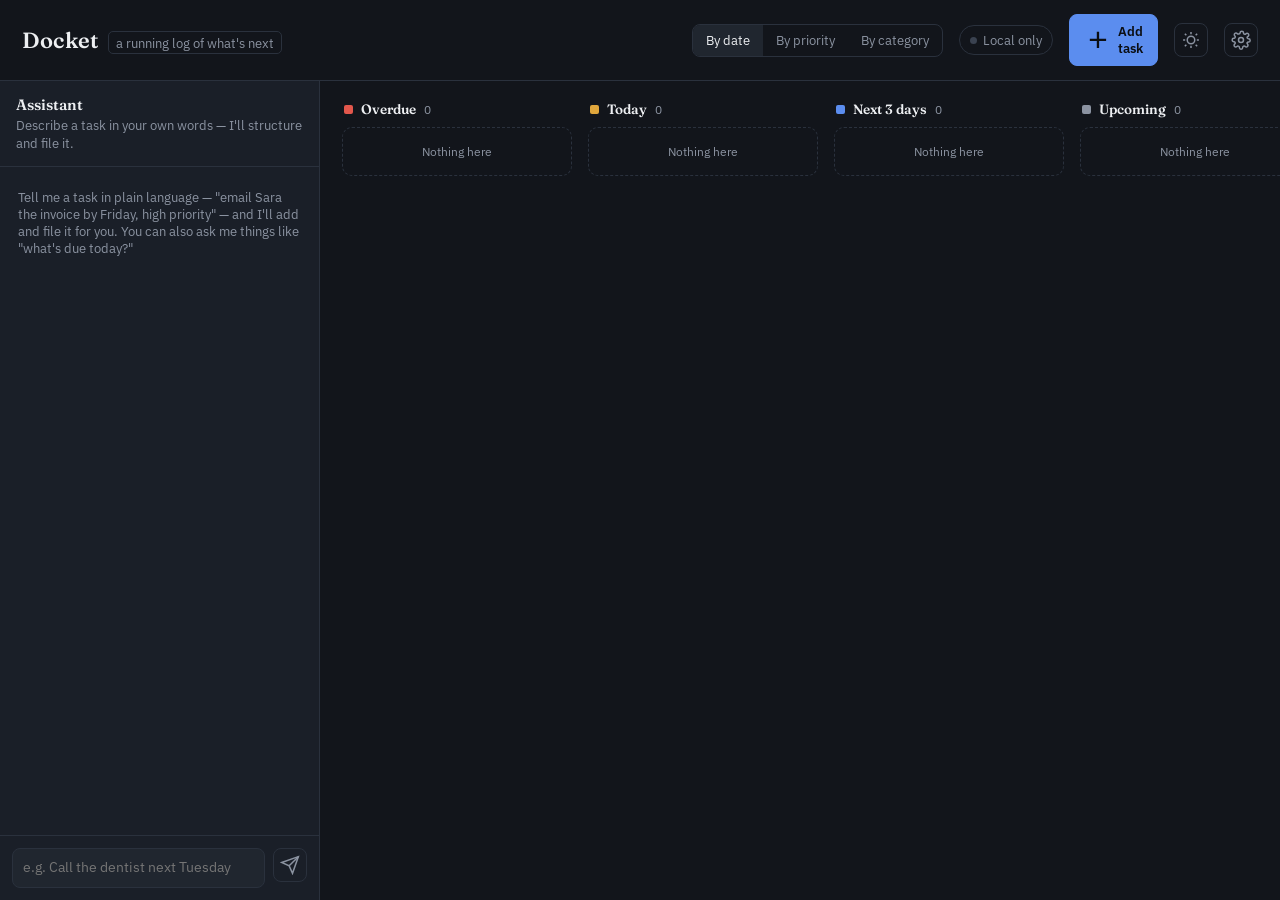
==== index.html @ e6149f22 "Add files via upload" ====
<!DOCTYPE html>
<html lang="en">
<head>
<meta charset="UTF-8">
<meta name="viewport" content="width=device-width, initial-scale=1.0">
<title>Docket</title>
<link rel="icon" type="image/svg+xml" href="data:image/svg+xml,%3Csvg xmlns='http://www.w3.org/2000/svg' viewBox='0 0 64 64'%3E%3Crect width='64' height='64' rx='14' fill='%23191E27'/%3E%3Crect x='16' y='14' width='32' height='36' rx='3' fill='none' stroke='%235B8DEF' stroke-width='3'/%3E%3Cpath d='M23 28l6 6 12-13' fill='none' stroke='%23E0A63C' stroke-width='4' stroke-linecap='round' stroke-linejoin='round'/%3E%3Cline x1='22' y1='42' x2='36' y2='42' stroke='%238B93A1' stroke-width='3' stroke-linecap='round'/%3E%3C/svg%3E">
<link rel="preconnect" href="https://fonts.googleapis.com">
<link href="https://fonts.googleapis.com/css2?family=Fraunces:opsz,wght@9..144,400;9..144,500;9..144,600&family=IBM+Plex+Sans:wght@400;500;600&display=swap" rel="stylesheet">
<style>
  :root{
    --bg: #12151B;
    --surface: #1A1F28;
    --surface-2: #20262F;
    --border: #2A313D;
    --border-strong: #3A4250;
    --text: #EDEFF2;
    --muted: #8B93A1;
    --accent: #5B8DEF;
    --accent-dim: rgba(91,141,239,.15);
    --danger: #E2574C;
    --danger-dim: rgba(226,87,76,.15);
    --warn: #E0A63C;
    --warn-dim: rgba(224,166,60,.15);
    --good: #4FA97C;
    --good-dim: rgba(79,169,124,.15);
  }
  body[data-theme="light"]{
    --bg: #F6F4EF;
    --surface: #FFFFFF;
    --surface-2: #F0EDE5;
    --border: #E1DDD1;
    --border-strong: #CBC5B4;
    --text: #23261F;
    --muted: #6E6A5E;
    --accent: #3E6FD9;
    --accent-dim: rgba(62,111,217,.12);
    --danger: #C1443A;
    --danger-dim: rgba(193,68,58,.10);
    --warn: #A97417;
    --warn-dim: rgba(169,116,23,.12);
    --good: #2E8259;
    --good-dim: rgba(46,130,89,.12);
  }
  body[data-theme="light"] .code-block{background:#F0EDE5;color:#2A4A8F;}
  body[data-theme="light"] .btn.primary{color:#FFFFFF;}
  body[data-theme="light"] .check.done svg{stroke:#FFFFFF;}
  *{box-sizing:border-box;}
  html,body{margin:0;padding:0;height:100%;}
  body{
    background:var(--bg);
    color:var(--text);
    font-family:'IBM Plex Sans', sans-serif;
    font-size:14px;
    -webkit-font-smoothing:antialiased;
  }
  h1,h2,h3,.serif{font-family:'Fraunces', serif;}
  button{font-family:inherit;}
  ::selection{background:var(--accent-dim);}
  .app{display:flex;flex-direction:column;height:100vh;overflow:hidden;}

  /* Header */
  .topbar{
    display:flex;align-items:center;gap:16px;
    padding:14px 22px;border-bottom:1px solid var(--border);
    flex-shrink:0;
  }
  .brand{display:flex;align-items:baseline;gap:10px;}
  .brand h1{font-size:22px;font-weight:600;margin:0;letter-spacing:.2px;}
  .brand .tag{color:var(--muted);font-size:12.5px;}
  .topbar .spacer{flex:1;}
  .sync-pill{
    display:flex;align-items:center;gap:6px;font-size:12.5px;color:var(--muted);
    padding:6px 10px;border:1px solid var(--border);border-radius:20px;cursor:pointer;
    background:transparent;
  }
  .sync-pill:hover{border-color:var(--border-strong);}
  .dot{width:7px;height:7px;border-radius:50%;background:var(--border-strong);flex-shrink:0;}
  .dot.on{background:var(--good);box-shadow:0 0 0 3px var(--good-dim);}
  .dot.spin{background:var(--accent);animation:pulse 1s infinite;}
  @keyframes pulse{0%,100%{opacity:1;}50%{opacity:.35;}}

  .view-toggle{display:flex;border:1px solid var(--border);border-radius:8px;overflow:hidden;}
  .view-toggle button{
    background:transparent;border:none;color:var(--muted);padding:7px 13px;font-size:13px;cursor:pointer;
  }
  .view-toggle button.active{background:var(--surface-2);color:var(--text);}

  .btn{
    background:var(--surface-2);border:1px solid var(--border-strong);color:var(--text);
    padding:8px 14px;border-radius:8px;font-size:13px;cursor:pointer;display:flex;align-items:center;gap:6px;
  }
  .btn:hover{border-color:var(--accent);}
  .btn.primary{background:var(--accent);border-color:var(--accent);color:#0B0E13;font-weight:600;}
  .btn.primary:hover{filter:brightness(1.08);}
  .icon-btn{
    background:transparent;border:1px solid var(--border);color:var(--muted);
    width:34px;height:34px;border-radius:8px;display:flex;align-items:center;justify-content:center;cursor:pointer;
  }
  .icon-btn:hover{color:var(--text);border-color:var(--border-strong);}

  /* Main layout */
  .main{flex:1;display:flex;min-height:0;}
  .chat-pane{
    width:320px;flex-shrink:0;border-right:1px solid var(--border);
    display:flex;flex-direction:column;background:var(--surface);
  }
  .chat-head{padding:14px 16px;border-bottom:1px solid var(--border);}
  .chat-head h2{font-size:15px;margin:0 0 3px 0;font-weight:600;}
  .chat-head p{margin:0;color:var(--muted);font-size:12.5px;line-height:1.4;}
  .chat-log{flex:1;overflow-y:auto;padding:14px 16px;display:flex;flex-direction:column;gap:10px;}
  .msg{max-width:100%;font-size:13.5px;line-height:1.5;padding:9px 12px;border-radius:10px;white-space:pre-wrap;}
  .msg.user{background:var(--accent-dim);color:var(--text);align-self:flex-end;border:1px solid rgba(91,141,239,.3);}
  .msg.ai{background:var(--surface-2);border:1px solid var(--border);align-self:flex-start;}
  .msg.ai.error{background:var(--danger-dim);border-color:rgba(226,87,76,.3);}
  .chat-empty{color:var(--muted);font-size:13px;padding:8px 2px;}
  .chat-input{display:flex;gap:8px;padding:12px;border-top:1px solid var(--border);}
  .chat-input textarea{
    flex:1;resize:none;background:var(--surface-2);border:1px solid var(--border);color:var(--text);
    border-radius:8px;padding:9px 10px;font-family:inherit;font-size:13.5px;height:40px;line-height:1.4;
  }
  .chat-input textarea:focus{outline:none;border-color:var(--accent);}
  .chat-input button{flex-shrink:0;}
  .chat-locked{padding:14px 16px;color:var(--muted);font-size:13px;line-height:1.5;}
  .chat-locked a{color:var(--accent);cursor:pointer;}

  .board{flex:1;overflow-y:auto;padding:20px 22px 60px;}
  .columns{display:flex;gap:16px;align-items:flex-start;}
  .col{flex:1;min-width:230px;}
  .col-head{display:flex;align-items:center;gap:8px;margin-bottom:10px;padding-left:2px;}
  .col-head .swatch{width:9px;height:9px;border-radius:2px;flex-shrink:0;}
  .col-head h3{font-size:13.5px;margin:0;font-weight:600;}
  .col-head .count{color:var(--muted);font-size:12px;}
  .col-body{display:flex;flex-direction:column;gap:9px;min-height:40px;}
  .col-empty{
    border:1px dashed var(--border);border-radius:10px;padding:16px 10px;text-align:center;
    color:var(--muted);font-size:12px;
  }

  .card{
    background:var(--surface);border:1px solid var(--border);border-left:3px solid var(--border-strong);
    border-radius:9px;padding:11px 12px;animation:rise .25s ease;
  }
  .card.pr-High{border-left-color:var(--danger);}
  .card.pr-Medium{border-left-color:var(--warn);}
  .card.pr-Low{border-left-color:var(--good);}
  .card.done{opacity:.5;}
  .card.done .card-title{text-decoration:line-through;}
  @keyframes rise{from{opacity:0;transform:translateY(4px);}to{opacity:1;transform:translateY(0);}}
  .card-top{display:flex;align-items:flex-start;gap:8px;}
  .check{
    width:17px;height:17px;border-radius:5px;border:1.5px solid var(--border-strong);flex-shrink:0;margin-top:2px;
    cursor:pointer;display:flex;align-items:center;justify-content:center;
  }
  .check.done{background:var(--good);border-color:var(--good);}
  .check svg{width:11px;height:11px;display:none;}
  .check.done svg{display:block;}
  .card-title{font-size:13.5px;font-weight:500;flex:1;line-height:1.4;}
  .card-desc{color:var(--muted);font-size:12.5px;margin:5px 0 0 25px;line-height:1.4;}
  .card-meta{display:flex;flex-wrap:wrap;gap:5px;margin:9px 0 0 25px;}
  .tag{
    font-size:11px;padding:2.5px 7px;border-radius:5px;border:1px solid var(--border);color:var(--muted);
    display:flex;align-items:center;gap:4px;
  }
  .tag.cat{background:var(--surface-2);}
  .tag.date{border-color:transparent;}
  .tag.date.overdue{background:var(--danger-dim);color:var(--danger);}
  .tag.date.today{background:var(--warn-dim);color:var(--warn);}
  .tag.date.soon{background:var(--accent-dim);color:var(--accent);}
  .tag.date.later{background:var(--surface-2);color:var(--muted);}
  .card-actions{display:flex;gap:4px;margin-left:auto;}
  .card-actions button{
    background:none;border:none;color:var(--muted);cursor:pointer;width:22px;height:22px;
    display:flex;align-items:center;justify-content:center;border-radius:5px;
  }
  .card-actions button:hover{color:var(--text);background:var(--surface-2);}
  .card-actions svg{width:13px;height:13px;}

  /* Modal */
  .overlay{
    position:fixed;inset:0;background:rgba(8,10,14,.65);display:flex;align-items:center;justify-content:center;
    z-index:50;padding:20px;
  }
  .modal{
    background:var(--surface);border:1px solid var(--border-strong);border-radius:14px;
    width:100%;max-width:480px;max-height:88vh;overflow-y:auto;
  }
  .modal.wide{max-width:600px;}
  .modal-head{display:flex;align-items:center;padding:16px 18px;border-bottom:1px solid var(--border);}
  .modal-head h2{font-size:16px;margin:0;flex:1;font-weight:600;}
  .modal-body{padding:18px;display:flex;flex-direction:column;gap:14px;}
  .field label{display:block;font-size:12.5px;color:var(--muted);margin-bottom:5px;}
  .field input, .field select, .field textarea{
    width:100%;background:var(--surface-2);border:1px solid var(--border);color:var(--text);
    border-radius:8px;padding:8px 10px;font-family:inherit;font-size:13.5px;
  }
  .field input:focus, .field select:focus, .field textarea:focus{outline:none;border-color:var(--accent);}
  .row3{display:grid;grid-template-columns:1fr 1fr 1fr;gap:10px;}
  .row2{display:grid;grid-template-columns:1fr 1fr;gap:10px;}
  .modal-foot{display:flex;justify-content:flex-end;gap:8px;padding:14px 18px;border-top:1px solid var(--border);}
  .tabs{display:flex;border-bottom:1px solid var(--border);padding:0 18px;}
  .tab{padding:12px 4px;margin-right:20px;color:var(--muted);font-size:13.5px;cursor:pointer;border-bottom:2px solid transparent;}
  .tab.active{color:var(--text);border-color:var(--accent);}
  .hint{color:var(--muted);font-size:12px;line-height:1.5;}
  .hint a{color:var(--accent);}
  .hint code{background:var(--surface-2);border:1px solid var(--border);border-radius:4px;padding:1px 5px;font-family:'IBM Plex Mono',monospace;font-size:11px;}
  .code-block{
    background:#0D1015;border:1px solid var(--border);border-radius:8px;padding:12px;
    font-family:'IBM Plex Mono',monospace;font-size:11.5px;color:#B7D0FF;white-space:pre;overflow-x:auto;
    max-height:260px;overflow-y:auto;line-height:1.5;
  }
  .steps{margin:0;padding-left:18px;color:var(--muted);font-size:12.5px;line-height:1.7;}
  .status-msg{font-size:12.5px;padding:8px 10px;border-radius:7px;}
  .status-msg.ok{background:var(--good-dim);color:var(--good);}
  .status-msg.err{background:var(--danger-dim);color:var(--danger);}

  @media (max-width:880px){
    .main{flex-direction:column;}
    .chat-pane{width:100%;height:260px;border-right:none;border-bottom:1px solid var(--border);}
    .columns{flex-direction:column;}
    .col{width:100%;}
    .row3{grid-template-columns:1fr 1fr;}
  }
</style>
</head>
<body>
<div class="app" id="app"></div>

<script>
/* ---------------- State ---------------- */
const state = {
  settings: {
    provider: 'gemini',
    geminiKey:'', model:'gemini-3.6-flash', fallbackModels:'gemini-3.5-flash-lite, gemini-3.1-flash-lite',
    groqKey:'', groqModel:'openai/gpt-oss-120b',
    demoUrl:'/.netlify/functions/chat',
    localUrl:'http://localhost:11434/v1/chat/completions', localModel:'llama3.1',
    language: 'auto',
    sheetUrl:'', categories:['Work','Personal','Health','Errands']
  },
  tasks: [],
  view: 'urgency',
  chat: [],
  connected: false,
  syncing: false,
  loaded: false,
  theme: 'dark',
  modal: null,       // 'settings' | 'task'
  settingsTab: 'connect',
  editingTask: null,
  statusMsg: null,
  chatBusy: false
};

/* Works inside Claude artifacts (window.storage) AND on any other static host (localStorage fallback) */
const storage = (window.storage && typeof window.storage.get === 'function') ? window.storage : {
  async get(key){
    const v = localStorage.getItem('docket_'+key);
    if(v === null) throw new Error('not found');
    return { key, value: v };
  },
  async set(key, value){ localStorage.setItem('docket_'+key, value); return { key, value }; },
  async delete(key){ localStorage.removeItem('docket_'+key); return { key, deleted:true }; },
  async list(prefix){
    const keys = Object.keys(localStorage).filter(k => k.startsWith('docket_'+(prefix||''))).map(k => k.replace('docket_',''));
    return { keys };
  }
};

const uid = () => Date.now().toString(36) + Math.random().toString(36).slice(2,7);
const todayStr = () => new Date().toISOString().slice(0,10);

/* ---------------- Storage ---------------- */
async function loadState(){
  try{
    const r = await storage.get('docket:settings');
    if(r && r.value) Object.assign(state.settings, JSON.parse(r.value));
  }catch(e){}
  try{
    const r = await storage.get('docket:tasks');
    if(r && r.value) state.tasks = JSON.parse(r.value);
  }catch(e){}
  try{
    const r = await storage.get('docket:theme');
    if(r && r.value) state.theme = r.value;
  }catch(e){}
  document.body.setAttribute('data-theme', state.theme);
  state.loaded = true;
  render();
  if(state.settings.sheetUrl) syncFromSheet();
}
async function persistSettings(){
  try{ await storage.set('docket:settings', JSON.stringify(state.settings)); }catch(e){}
}
async function persistTasksCache(){
  try{ await storage.set('docket:tasks', JSON.stringify(state.tasks)); }catch(e){}
}

/* ---------------- Sheet sync ---------------- */
function normalizeRow(row){
  return {
    id: String(row.id || uid()),
    title: row.title || 'Untitled',
    description: row.description || '',
    category: row.category || 'Other',
    priority: row.priority || 'Medium',
    status: row.status || 'todo',
    startDate: row.startDate || '',
    dueDate: row.dueDate || '',
    deadline: row.deadline || '',
    createdAt: row.createdAt || new Date().toISOString()
  };
}

async function syncFromSheet(){
  if(!state.settings.sheetUrl) return;
  state.syncing = true; render();
  try{
    const res = await fetch(state.settings.sheetUrl, { method:'GET' });
    if(!res.ok) throw new Error('bad response');
    const data = await res.json();
    if(Array.isArray(data)){
      state.tasks = data.map(normalizeRow);
      state.connected = true;
      persistTasksCache();
    }
  }catch(e){
    state.connected = false;
  }
  state.syncing = false; render();
}

async function sheetCall(payload){
  if(!state.settings.sheetUrl) return;
  try{
    await fetch(state.settings.sheetUrl, {
      method:'POST',
      headers:{ 'Content-Type':'text/plain;charset=utf-8' },
      body: JSON.stringify(payload)
    });
    state.connected = true;
  }catch(e){
    state.connected = false;
  }
  render();
}

/* ---------------- Task CRUD ---------------- */
function learnCategory(cat){
  if(!cat) return;
  const exists = state.settings.categories.some(c => c.toLowerCase() === cat.toLowerCase());
  if(!exists){
    state.settings.categories.push(cat);
    persistSettings();
  }
}

async function addTask(partial){
  const task = normalizeRow(Object.assign({ id: uid(), createdAt: new Date().toISOString() }, partial));
  learnCategory(task.category);
  state.tasks.unshift(task);
  render();
  persistTasksCache();
  sheetCall({ action:'add', task });
  return task;
}
async function updateTask(task){
  learnCategory(task.category);
  const i = state.tasks.findIndex(t => t.id === task.id);
  if(i>-1) state.tasks[i] = task;
  render();
  persistTasksCache();
  sheetCall({ action:'update', task });
}
async function deleteTask(id){
  state.tasks = state.tasks.filter(t => t.id !== id);
  render();
  persistTasksCache();
  sheetCall({ action:'delete', id });
}
function toggleDone(id){
  const t = state.tasks.find(x => x.id === id);
  if(!t) return;
  t.status = t.status === 'done' ? 'todo' : 'done';
  updateTask(t);
}

/* ---------------- Urgency / grouping ---------------- */
function urgencyOf(task){
  if(task.status === 'done') return 'done';
  const critical = task.deadline || task.dueDate || task.startDate;
  if(!critical) return 'none';
  const today = todayStr();
  if(critical < today) return 'overdue';
  if(critical === today) return 'today';
  const diff = Math.ceil((new Date(critical) - new Date(today)) / 86400000);
  if(diff <= 3) return 'soon';
  return 'later';
}
const URGENCY_COLS = [
  {key:'overdue', label:'Overdue', color:'var(--danger)'},
  {key:'today', label:'Today', color:'var(--warn)'},
  {key:'soon', label:'Next 3 days', color:'var(--accent)'},
  {key:'later', label:'Upcoming', color:'var(--muted)'},
  {key:'none', label:'No date', color:'var(--border-strong)'},
];
const PRIORITY_COLS = [
  {key:'High', label:'High priority', color:'var(--danger)'},
  {key:'Medium', label:'Medium priority', color:'var(--warn)'},
  {key:'Low', label:'Low priority', color:'var(--good)'},
];
const CATEGORY_PALETTE = ['#5B8DEF','#E0A63C','#4FA97C','#C77DFF','#4FC1E9','#E2574C','#F2A65A','#7FD8A6'];
function categoryColor(cat){
  const idx = state.settings.categories.indexOf(cat);
  return CATEGORY_PALETTE[(idx < 0 ? 0 : idx) % CATEGORY_PALETTE.length];
}

function sortKey(t){
  return t.deadline || t.dueDate || t.startDate || '9999-99-99';
}

function groupTasks(){
  const active = state.tasks.filter(t => t.status !== 'done').sort((a,b)=> sortKey(a) < sortKey(b) ? -1 : 1);
  const done = state.tasks.filter(t => t.status === 'done');
  const groups = {};
  if(state.view === 'urgency'){
    URGENCY_COLS.forEach(c => groups[c.key] = []);
    active.forEach(t => groups[urgencyOf(t)].push(t));
    groups.done = done;
    return { cols: URGENCY_COLS.concat([{key:'done', label:'Done', color:'var(--good)'}]), groups };
  } else if(state.view === 'category'){
    const cats = Array.from(new Set(active.map(t => t.category))).sort();
    const cols = cats.map(c => ({ key:c, label:c, color:categoryColor(c) }));
    cats.forEach(c => groups[c] = []);
    active.forEach(t => groups[t.category].push(t));
    groups.done = done;
    return { cols: cols.concat([{key:'done', label:'Done', color:'var(--good)'}]), groups };
  } else {
    PRIORITY_COLS.forEach(c => groups[c.key] = []);
    active.forEach(t => (groups[t.priority] || (groups[t.priority]=[])).push(t));
    groups.done = done;
    return { cols: PRIORITY_COLS.concat([{key:'done', label:'Done', color:'var(--good)'}]), groups };
  }
}

/* ---------------- Local fallback parser (no AI) ---------------- */
function quickParseTask(text){
  const t = text.trim();
  const lower = t.toLowerCase();
  const today = new Date();
  const fmt = (d) => d.toISOString().slice(0,10);
  let dueDate = '';

  const days = ['sunday','monday','tuesday','wednesday','thursday','friday','saturday'];
  const inDays = lower.match(/in (\d+) days?/);
  const nextDay = lower.match(/next (sunday|monday|tuesday|wednesday|thursday|friday|saturday)/);
  const isoDate = lower.match(/\b(\d{4}-\d{2}-\d{2})\b/);

  if(lower.includes('today')){
    dueDate = fmt(today);
  } else if(lower.includes('tomorrow')){
    const d = new Date(today); d.setDate(d.getDate()+1); dueDate = fmt(d);
  } else if(isoDate){
    dueDate = isoDate[1];
  } else if(inDays){
    const d = new Date(today); d.setDate(d.getDate()+parseInt(inDays[1],10)); dueDate = fmt(d);
  } else if(nextDay){
    const target = days.indexOf(nextDay[1]);
    const d = new Date(today);
    let diff = (target - d.getDay() + 7) % 7; if(diff === 0) diff = 7;
    d.setDate(d.getDate()+diff); dueDate = fmt(d);
  } else {
    const bareDay = days.find(dy => lower.includes(dy));
    if(bareDay){
      const target = days.indexOf(bareDay);
      const d = new Date(today);
      let diff = (target - d.getDay() + 7) % 7; if(diff === 0) diff = 7;
      d.setDate(d.getDate()+diff); dueDate = fmt(d);
    }
  }

  let priority = 'Medium';
  if(/urgent|asap|high priority|important|critical/i.test(t)) priority = 'High';
  else if(/low priority|whenever|no rush|someday/i.test(t)) priority = 'Low';

  const category = state.settings.categories.find(c => lower.includes(c.toLowerCase())) || state.settings.categories[0] || 'Other';

  return {
    title: t.length > 90 ? t.slice(0,90) + '…' : t,
    description: 'Added without AI assistance — please review the details.',
    category, priority, startDate:'', dueDate, deadline:''
  };
}

/* ---------------- Gemini ---------------- */
function buildSystemPrompt(){
  const cats = state.settings.categories.join(', ');
  const openTasks = state.tasks.filter(t=>t.status!=='done').slice(0,25)
    .map(t => `- [${t.id}] "${t.title}" priority:${t.priority} category:${t.category} start:${t.startDate||'-'} due:${t.dueDate||'-'} deadline:${t.deadline||'-'}`)
    .join('\n') || '(none)';
  const langLine = state.settings.language === 'bg'
    ? 'Always write "reply", and the task\'s "title"/"description", in Bulgarian — even if the user writes in another language.'
    : state.settings.language === 'en'
    ? 'Always write "reply", and the task\'s "title"/"description", in English — even if the user writes in another language.'
    : 'Write "reply", and the task\'s "title"/"description", in the same language the user\'s message is written in.';
  return `You are the assistant inside a to-do app called Docket. Today's date is ${todayStr()} (${new Date().toLocaleDateString('en-US',{weekday:'long'})}).
Existing categories: ${cats}. You may reuse one or invent a short new one if nothing fits (write new category names in the same language rule below).
${langLine}
Current open tasks:
${openTasks}

The user will send one message. Decide whether it describes a NEW TASK to capture, or is a QUESTION/comment about existing tasks, or general chat.

Respond with ONLY a JSON object, no markdown fences, matching exactly this shape:
{
  "action": "add_task" | "none",
  "task": {
    "title": string,
    "description": string,
    "category": string,
    "priority": "High" | "Medium" | "Low",
    "startDate": "YYYY-MM-DD" or "",
    "dueDate": "YYYY-MM-DD" or "",
    "deadline": "YYYY-MM-DD" or ""
  },
  "reply": string
}
Rules: use action "add_task" only when the user is asking you to capture/add/remember a task. Resolve relative dates ("tomorrow", "next friday", "in 2 weeks") into real dates using today's date above. Infer priority from urgency language (ASAP/urgent -> High) or the presence of a deadline, default to "Medium" if unclear. If no dates are mentioned leave date fields as "". Omit the "task" key entirely (or leave it empty) when action is "none". Keep "reply" short, warm, and specific (one or two sentences), written to the user directly.`;
}

/* ---------------- AI providers ---------------- */
function extractJson(raw){
  try{ return JSON.parse(raw); }catch(e){}
  const match = raw.match(/\{[\s\S]*\}/);
  if(match){ try{ return JSON.parse(match[0]); }catch(e){} }
  return { action:'none', reply: raw };
}

async function callGemini(model, systemPrompt, userText){
  const url = `https://generativelanguage.googleapis.com/v1beta/models/${encodeURIComponent(model)}:generateContent?key=${encodeURIComponent(state.settings.geminiKey)}`;
  const body = {
    contents: [{ role:'user', parts:[{ text: systemPrompt + '\n\nUser message: ' + userText }] }],
    generationConfig: { responseMimeType: 'application/json' }
  };
  const res = await fetch(url, { method:'POST', headers:{'Content-Type':'application/json'}, body: JSON.stringify(body) });
  const data = await res.json();
  if(data.error) throw new Error(data.error.message || 'Gemini error');
  const raw = data.candidates?.[0]?.content?.parts?.[0]?.text || '{}';
  return extractJson(raw);
}

async function callOpenAiCompatible(baseUrl, apiKey, model, systemPrompt, userText){
  const headers = { 'Content-Type':'application/json' };
  if(apiKey) headers['Authorization'] = 'Bearer ' + apiKey;
  const body = {
    model,
    messages: [
      { role:'system', content: systemPrompt },
      { role:'user', content: userText }
    ],
    response_format: { type: 'json_object' }
  };
  let res;
  try{
    res = await fetch(baseUrl, { method:'POST', headers, body: JSON.stringify(body) });
  }catch(e){
    throw new Error('Could not reach ' + baseUrl + ' — is it running and reachable from this browser?');
  }
  const contentType = res.headers.get('content-type') || '';
  if(!contentType.includes('json')){
    throw new Error(`${baseUrl} did not return JSON (status ${res.status}) — the endpoint likely isn't deployed there yet.`);
  }
  const data = await res.json();
  if(data.error) throw new Error(data.error.message || (typeof data.error === 'string' ? data.error : 'Request failed'));
  const raw = data.choices?.[0]?.message?.content || '{}';
  return extractJson(raw);
}

/* Returns [{label, run: () => Promise<parsed>}] — the ordered chain to try for the current provider */
function buildProviderChain(systemPrompt, userText){
  const s = state.settings;
  if(s.provider === 'groq'){
    return [{ label: s.groqModel, run: () => callOpenAiCompatible('https://api.groq.com/openai/v1/chat/completions', s.groqKey, s.groqModel, systemPrompt, userText) }];
  }
  if(s.provider === 'local'){
    return [{ label: s.localModel, run: () => callOpenAiCompatible(s.localUrl, '', s.localModel, systemPrompt, userText) }];
  }
  if(s.provider === 'demo'){
    return [{ label: 'demo', run: () => callOpenAiCompatible(s.demoUrl, '', 'server-side', systemPrompt, userText) }];
  }
  // gemini (default): primary + fallback models
  const models = [s.model].concat((s.fallbackModels || '').split(',').map(x=>x.trim()).filter(Boolean));
  return models.map(model => ({ label: model, run: () => callGemini(model, systemPrompt, userText) }));
}

async function sendChat(text){
  if(!text.trim()) return;
  const s = state.settings;
  const providerReady = s.provider === 'gemini' ? !!s.geminiKey : s.provider === 'groq' ? !!s.groqKey : s.provider === 'demo' ? !!s.demoUrl : !!s.localUrl;
  if(!providerReady){
    state.chat.push({role:'user', text});
    state.chat.push({role:'ai', error:true, text:'Set up your AI provider in Settings first, then I can help.'});
    render();
    return;
  }
  state.chat.push({role:'user', text});
  state.chatBusy = true;
  render();

  const sleep = (ms) => new Promise(r => setTimeout(r, ms));
  const isOverload = (msg) => /overload|high demand|unavailable|503|429/i.test(msg || '');
  const systemPrompt = buildSystemPrompt();
  const chain = buildProviderChain(systemPrompt, text);

  let lastErr = null, succeeded = false;
  for(let i = 0; i < chain.length && !succeeded; i++){
    for(let attempt = 0; attempt < 2; attempt++){
      try{
        if(attempt > 0 || i > 0){
          state.chat.push({role:'ai', text: `Busy — trying ${chain[i].label}…`, transient:true});
          render();
          await sleep(600 * (attempt+1));
        }
        const parsed = await chain[i].run();
        state.chat = state.chat.filter(m => !m.transient);
        if(parsed.action === 'add_task' && parsed.task && parsed.task.title){
          await addTask(parsed.task);
        }
        state.chat.push({role:'ai', text: parsed.reply || 'Done.'});
        succeeded = true;
        lastErr = null;
        break;
      }catch(e){
        lastErr = e;
        if(!isOverload(e.message)) break;
      }
    }
  }
  state.chat = state.chat.filter(m => !m.transient);

  if(!succeeded){
    if(lastErr && isOverload(lastErr.message)){
      const task = quickParseTask(text);
      await addTask(task);
      state.chat.push({role:'ai', text: `Every model I tried is busy, so I added "${task.title}" with a quick local parse instead — worth double-checking its details.`});
    } else if(lastErr){
      state.chat.push({role:'ai', error:true, text: 'Could not reach the AI (' + lastErr.message + '). Check your provider settings.'});
    }
  }
  state.chatBusy = false;
  render();
}

/* ---------------- Rendering ---------------- */
const el = document.getElementById('app');

function icon(name){
  const icons = {
    settings:'<svg viewBox="0 0 24 24" fill="none" stroke="currentColor" stroke-width="1.8"><path d="M12 15a3 3 0 100-6 3 3 0 000 6z"/><path d="M19.4 15a1.65 1.65 0 00.33 1.82l.06.06a2 2 0 11-2.83 2.83l-.06-.06a1.65 1.65 0 00-1.82-.33 1.65 1.65 0 00-1 1.51V21a2 2 0 11-4 0v-.09A1.65 1.65 0 009 19.4a1.65 1.65 0 00-1.82.33l-.06.06a2 2 0 11-2.83-2.83l.06-.06A1.65 1.65 0 005 15a1.65 1.65 0 00-1.51-1H3.4a2 2 0 010-4h.09A1.65 1.65 0 005 9a1.65 1.65 0 00-.33-1.82l-.06-.06A2 2 0 117.44 4.3l.06.06A1.65 1.65 0 009.3 4.7 1.65 1.65 0 0011 3.4V3.4a2 2 0 014 0v.09a1.65 1.65 0 001 1.51 1.65 1.65 0 001.82-.33l.06-.06a2 2 0 112.83 2.83l-.06.06A1.65 1.65 0 0019.3 9c.13.44.4.83.76 1.09.28.2.6.32.94.36H21a2 2 0 010 4h-.09a1.65 1.65 0 00-1.51 1z"/></svg>',
    sync:'<svg viewBox="0 0 24 24" fill="none" stroke="currentColor" stroke-width="1.8"><path d="M21 12a9 9 0 11-3-6.7"/><path d="M21 3v6h-6"/></svg>',
    check:'<svg viewBox="0 0 24 24" fill="none" stroke="#0B0E13" stroke-width="3"><path d="M4 12l5 5L20 6"/></svg>',
    edit:'<svg viewBox="0 0 24 24" fill="none" stroke="currentColor" stroke-width="1.8"><path d="M12 20h9"/><path d="M16.5 3.5a2.1 2.1 0 013 3L7 19l-4 1 1-4z"/></svg>',
    trash:'<svg viewBox="0 0 24 24" fill="none" stroke="currentColor" stroke-width="1.8"><path d="M3 6h18"/><path d="M8 6V4h8v2"/><path d="M6 6l1 14h10l1-14"/></svg>',
    send:'<svg viewBox="0 0 24 24" fill="none" stroke="currentColor" stroke-width="1.8"><path d="M22 2L11 13"/><path d="M22 2l-7 20-4-9-9-4z"/></svg>',
    plus:'<svg viewBox="0 0 24 24" fill="none" stroke="currentColor" stroke-width="2"><path d="M12 5v14M5 12h14"/></svg>',
    sun:'<svg viewBox="0 0 24 24" fill="none" stroke="currentColor" stroke-width="1.8"><circle cx="12" cy="12" r="4.5"/><path d="M12 2.5v2.5M12 19v2.5M4.6 4.6l1.8 1.8M17.6 17.6l1.8 1.8M2.5 12H5M19 12h2.5M4.6 19.4l1.8-1.8M17.6 6.4l1.8-1.8"/></svg>',
    moon:'<svg viewBox="0 0 24 24" fill="none" stroke="currentColor" stroke-width="1.8"><path d="M20 14.5A8.5 8.5 0 019.5 4 8.5 8.5 0 1020 14.5z"/></svg>'
  };
  return icons[name] || '';
}

function esc(s){
  return String(s==null?'':s).replace(/[&<>"']/g, c => ({'&':'&amp;','<':'&lt;','>':'&gt;','"':'&quot;',"'":'&#39;'}[c]));
}

function dateTag(label, val, cls){
  if(!val) return '';
  return `<span class="tag date ${cls}">${label} ${esc(val)}</span>`;
}

function renderCard(t){
  const urg = urgencyOf(t);
  const urgCls = urg==='overdue'?'overdue':urg==='today'?'today':urg==='soon'?'soon':'later';
  const done = t.status === 'done';
  return `
  <div class="card pr-${esc(t.priority)} ${done?'done':''}" data-id="${t.id}">
    <div class="card-top">
      <div class="check ${done?'done':''}" data-action="toggle" data-id="${t.id}">${icon('check')}</div>
      <div class="card-title">${esc(t.title)}</div>
      <div class="card-actions">
        <button data-action="edit" data-id="${t.id}" title="Edit">${icon('edit')}</button>
        <button data-action="delete" data-id="${t.id}" title="Delete">${icon('trash')}</button>
      </div>
    </div>
    ${t.description ? `<div class="card-desc">${esc(t.description)}</div>` : ''}
    <div class="card-meta">
      <span class="tag cat">${esc(t.category)}</span>
      ${dateTag('Start', t.startDate, 'later')}
      ${dateTag('Due', t.dueDate, urgCls)}
      ${dateTag('Deadline', t.deadline, urgCls)}
    </div>
  </div>`;
}

function renderBoard(){
  const { cols, groups } = groupTasks();
  return `<div class="columns">
    ${cols.map(c => `
      <div class="col">
        <div class="col-head">
          <span class="swatch" style="background:${c.color}"></span>
          <h3>${c.label}</h3>
          <span class="count">${groups[c.key].length}</span>
        </div>
        <div class="col-body">
          ${groups[c.key].length ? groups[c.key].map(renderCard).join('') : `<div class="col-empty">Nothing here</div>`}
        </div>
      </div>`).join('')}
  </div>`;
}

function renderChat(){
  if(state.chat.length === 0){
    return `<div class="chat-empty">Tell me a task in plain language — "email Sara the invoice by Friday, high priority" — and I'll add and file it for you. You can also ask me things like "what's due today?"</div>`;
  }
  return state.chat.map(m => `<div class="msg ${m.role} ${m.error?'error':''}">${esc(m.text)}</div>`).join('');
}

function renderSettingsModal(){
  const s = state.settings;
  const tab = state.settingsTab;
  const appsScript = `function doGet(e) {
  var sheet = getSheet_();
  var data = sheet.getDataRange().getValues();
  var headers = data[0];
  var rows = data.slice(1).map(function(row){
    var obj = {};
    headers.forEach(function(h,i){ obj[h] = row[i]; });
    return obj;
  });
  return ContentService.createTextOutput(JSON.stringify(rows))
    .setMimeType(ContentService.MimeType.JSON);
}

function doPost(e) {
  var body = JSON.parse(e.postData.contents);
  var sheet = getSheet_();
  var headers = sheet.getDataRange().getValues()[0];

  if (body.action === 'add') {
    var row = headers.map(function(h){ return body.task[h] !== undefined ? body.task[h] : ''; });
    sheet.appendRow(row);
  } else if (body.action === 'update') {
    var data = sheet.getDataRange().getValues();
    for (var i = 1; i < data.length; i++) {
      if (String(data[i][0]) === String(body.task.id)) {
        var row = headers.map(function(h){ return body.task[h] !== undefined ? body.task[h] : ''; });
        sheet.getRange(i+1, 1, 1, row.length).setValues([row]);
        break;
      }
    }
  } else if (body.action === 'delete') {
    var data = sheet.getDataRange().getValues();
    for (var i = 1; i < data.length; i++) {
      if (String(data[i][0]) === String(body.id)) {
        sheet.deleteRow(i+1);
        break;
      }
    }
  }
  return ContentService.createTextOutput(JSON.stringify({success:true}))
    .setMimeType(ContentService.MimeType.JSON);
}

function getSheet_() {
  var ss = SpreadsheetApp.getActiveSpreadsheet();
  var sheet = ss.getSheetByName('Tasks');
  if (!sheet) {
    sheet = ss.insertSheet('Tasks');
    sheet.appendRow(['id','title','description','category','priority','status','startDate','dueDate','deadline','createdAt']);
  }
  return sheet;
}`;

  return `
  <div class="overlay" id="overlay-settings">
    <div class="modal wide">
      <div class="modal-head"><h2>Settings</h2><button class="icon-btn" data-action="close-modal">&times;</button></div>
      <div class="tabs">
        <div class="tab ${tab==='connect'?'active':''}" data-action="settings-tab" data-tab="connect">Connect</div>
        <div class="tab ${tab==='sheet'?'active':''}" data-action="settings-tab" data-tab="sheet">Sheet setup</div>
      </div>
      <div class="modal-body">
        ${tab === 'connect' ? `
          <div class="field">
            <label>AI provider</label>
            <select id="in-provider">
              <option value="gemini" ${s.provider==='gemini'?'selected':''}>Gemini (Google, cloud)</option>
              <option value="groq" ${s.provider==='groq'?'selected':''}>Groq (free, cloud, fast)</option>
              <option value="demo" ${s.provider==='demo'?'selected':''}>Demo (shared, no key needed — for guests)</option>
              <option value="local" ${s.provider==='local'?'selected':''}>Local model (Ollama / LM Studio, on this device)</option>
            </select>
          </div>
          ${s.provider === 'gemini' ? `
          <div class="field">
            <label>Gemini API key</label>
            <input type="password" id="in-gemini-key" value="${esc(s.geminiKey)}" placeholder="Paste your Gemini API key">
            <div class="hint">Get one free at <a href="https://aistudio.google.com/apikey" target="_blank">aistudio.google.com/apikey</a>. Stored only on this device.</div>
          </div>
          <div class="field">
            <label>Gemini model</label>
            <input type="text" id="in-gemini-model" value="${esc(s.model)}" placeholder="gemini-3.6-flash">
          </div>
          <div class="field">
            <label>Fallback models (used if the main one is overloaded)</label>
            <input type="text" id="in-fallback-models" value="${esc(s.fallbackModels || '')}" placeholder="gemini-3.5-flash-lite, gemini-3.1-flash-lite">
          </div>
          ` : ''}
          ${s.provider === 'groq' ? `
          <div class="field">
            <label>Groq API key</label>
            <input type="password" id="in-groq-key" value="${esc(s.groqKey)}" placeholder="Paste your Groq API key">
            <div class="hint">Free, no card required — get one at <a href="https://console.groq.com/keys" target="_blank">console.groq.com/keys</a>. Groq runs open models on custom chips, so it's fast and rarely queues.</div>
          </div>
          <div class="field">
            <label>Groq model</label>
            <input type="text" id="in-groq-model" value="${esc(s.groqModel)}" placeholder="openai/gpt-oss-120b">
            <div class="hint">Other options: llama-3.3-70b-versatile, llama-3.1-8b-instant.</div>
          </div>
          ` : ''}
          ${s.provider === 'demo' ? `
          <div class="field">
            <label>Demo function URL</label>
            <input type="text" id="in-demo-url" value="${esc(s.demoUrl)}" placeholder="/.netlify/functions/chat">
          </div>
          <div class="hint">
            This calls a small server-side proxy you deploy alongside this page — it holds your real API key and never exposes it to whoever opens this link. Good for sending a demo link to someone without them needing any key at all. See the included setup guide for the one-time deploy steps. Leave the Google Sheet URL below empty for demo builds — visitors' tasks then stay only in their own browser, never touching your real sheet.
          </div>
          ` : ''}
          ${s.provider === 'local' ? `
          <div class="field">
            <label>Local server URL</label>
            <input type="text" id="in-local-url" value="${esc(s.localUrl)}" placeholder="http://localhost:11434/v1/chat/completions">
          </div>
          <div class="field">
            <label>Local model name</label>
            <input type="text" id="in-local-model" value="${esc(s.localModel)}" placeholder="llama3.1">
          </div>
          <div class="hint">
            Runs entirely on your machine, no API key, no rate limits, works offline. Install <a href="https://ollama.com" target="_blank">Ollama</a>, run <code>ollama pull llama3.1</code>, then start it with CORS open so this browser page can reach it:<br><br>
            macOS/Linux: <code>OLLAMA_ORIGINS=* ollama serve</code><br>
            Windows (PowerShell): <code>$env:OLLAMA_ORIGINS="*"; ollama serve</code><br><br>
            Smaller machines: try a lighter model like <code>llama3.2</code> or <code>phi3.5</code>. This only works while Ollama is running on the device you're using this app from — if this app is open on your phone, point the URL at your computer's LAN IP instead of localhost.
          </div>
          ` : ''}
          <div class="field">
            <label>Task &amp; reply language</label>
            <select id="in-language">
              <option value="auto" ${s.language==='auto'?'selected':''}>Auto — match whatever language I type in</option>
              <option value="bg" ${s.language==='bg'?'selected':''}>Always Bulgarian</option>
              <option value="en" ${s.language==='en'?'selected':''}>Always English</option>
            </select>
            <div class="hint">Controls the language of the AI's chat replies and the task titles/descriptions it writes.</div>
          </div>
          <div class="field">
            <label>Google Apps Script Web App URL</label>
            <input type="text" id="in-sheet-url" value="${esc(s.sheetUrl)}" placeholder="https://script.google.com/macros/s/.../exec">
            <div class="hint">See the "Sheet setup" tab for the one-time setup script.</div>
          </div>
          <div class="field">
            <label>Categories (starter list — grows automatically as you use new ones)</label>
            <input type="text" id="in-categories" value="${esc(s.categories.join(', '))}">
          </div>
          ${state.statusMsg ? `<div class="status-msg ${state.statusMsg.ok?'ok':'err'}">${esc(state.statusMsg.text)}</div>` : ''}
        ` : `
          <div class="hint">
            Docket stores tasks in a Google Sheet through a small Apps Script "web app" you deploy yourself &mdash; no server needed, and your data stays in your own Google account.
          </div>
          <ol class="steps">
            <li>Create a new Google Sheet (any name).</li>
            <li>Open <b>Extensions &rarr; Apps Script</b>, delete the placeholder code, and paste the script below.</li>
            <li>Click <b>Deploy &rarr; New deployment</b>, choose type <b>Web app</b>.</li>
            <li>Set "Execute as" to <b>Me</b> and "Who has access" to <b>Anyone</b>, then Deploy and authorize it.</li>
            <li>Copy the Web App URL it gives you and paste it into the Connect tab.</li>
          </ol>
          <div class="code-block" id="apps-script-code">${esc(appsScript)}</div>
          <button class="btn" data-action="copy-script">Copy script</button>
        `}
      </div>
      <div class="modal-foot">
        ${tab === 'connect' ? `
          <button class="btn" data-action="test-connection">Test connection</button>
          <button class="btn primary" data-action="save-settings">Save</button>
        ` : `<button class="btn primary" data-action="close-modal">Done</button>`}
      </div>
    </div>
  </div>`;
}

function renderTaskModal(){
  const t = state.editingTask || { id:'', title:'', description:'', category: state.settings.categories[0] || 'Other', priority:'Medium', status:'todo', startDate:'', dueDate:'', deadline:'' };
  const catOptions = state.settings.categories.map(c => `<option value="${esc(c)}">`).join('');
  return `
  <div class="overlay" id="overlay-task">
    <div class="modal">
      <div class="modal-head"><h2>${t.id ? 'Edit entry' : 'New entry'}</h2><button class="icon-btn" data-action="close-modal">&times;</button></div>
      <div class="modal-body">
        <div class="field"><label>Title</label><input type="text" id="tf-title" value="${esc(t.title)}" placeholder="What needs doing?"></div>
        <div class="field"><label>Notes</label><textarea id="tf-desc" rows="2" placeholder="Optional detail">${esc(t.description)}</textarea></div>
        <div class="row2">
          <div class="field"><label>Category</label>
            <input type="text" id="tf-category" list="tf-category-list" value="${esc(t.category)}" placeholder="e.g. Work">
            <datalist id="tf-category-list">${catOptions}</datalist>
          </div>
          <div class="field"><label>Priority</label>
            <select id="tf-priority">
              <option value="High" ${t.priority==='High'?'selected':''}>High</option>
              <option value="Medium" ${t.priority==='Medium'?'selected':''}>Medium</option>
              <option value="Low" ${t.priority==='Low'?'selected':''}>Low</option>
            </select>
          </div>
        </div>
        <div class="row3">
          <div class="field"><label>Start date</label><input type="date" id="tf-start" value="${esc(t.startDate)}"></div>
          <div class="field"><label>Due date</label><input type="date" id="tf-due" value="${esc(t.dueDate)}"></div>
          <div class="field"><label>Deadline</label><input type="date" id="tf-deadline" value="${esc(t.deadline)}"></div>
        </div>
      </div>
      <div class="modal-foot">
        ${t.id ? `<button class="btn" data-action="delete-task" data-id="${t.id}" style="margin-right:auto;color:var(--danger);">Delete</button>` : ''}
        <button class="btn" data-action="close-modal">Cancel</button>
        <button class="btn primary" data-action="save-task" data-id="${t.id}">${t.id ? 'Save changes' : 'Add entry'}</button>
      </div>
    </div>
  </div>`;
}

function render(){
  if(!state.loaded){
    el.innerHTML = `<div style="display:flex;align-items:center;justify-content:center;height:100vh;color:var(--muted);">Loading Docket&hellip;</div>`;
    return;
  }
  el.innerHTML = `
    <div class="topbar">
      <div class="brand"><h1>Docket</h1><span class="tag">a running log of what's next</span></div>
      <div class="spacer"></div>
      <div class="view-toggle">
        <button data-action="view" data-view="urgency" class="${state.view==='urgency'?'active':''}">By date</button>
        <button data-action="view" data-view="priority" class="${state.view==='priority'?'active':''}">By priority</button>
        <button data-action="view" data-view="category" class="${state.view==='category'?'active':''}">By category</button>
      </div>
      <button class="sync-pill" data-action="sync">
        <span class="dot ${state.syncing?'spin':(state.connected?'on':'')}"></span>
        ${state.syncing ? 'Syncing…' : (state.settings.sheetUrl ? (state.connected ? 'Synced' : 'Not connected') : 'Local only')}
      </button>
      <button class="btn primary" data-action="new-task">${icon('plus')} Add task</button>
      <button class="icon-btn" data-action="toggle-theme" title="Toggle theme">${icon(state.theme==='light'?'moon':'sun')}</button>
      <button class="icon-btn" data-action="open-settings" title="Settings">${icon('settings')}</button>
    </div>
    <div class="main">
      <div class="chat-pane">
        <div class="chat-head"><h2>Assistant</h2><p>Describe a task in your own words — I'll structure and file it.</p></div>
        <div class="chat-log" id="chat-log">${renderChat()}</div>
        <div class="chat-input">
          <textarea id="chat-text" placeholder="e.g. Call the dentist next Tuesday" ${state.chatBusy?'disabled':''}></textarea>
          <button class="icon-btn" data-action="send-chat" ${state.chatBusy?'disabled':''}>${icon('send')}</button>
        </div>
      </div>
      <div class="board">${renderBoard()}</div>
    </div>
    ${state.modal === 'settings' ? renderSettingsModal() : ''}
    ${state.modal === 'task' ? renderTaskModal() : ''}
  `;
  attachHandlers();
  const log = document.getElementById('chat-log');
  if(log) log.scrollTop = log.scrollHeight;
}

/* ---------------- Event handling ---------------- */
function attachHandlers(){
  el.querySelectorAll('[data-action]').forEach(node => {
    const action = node.getAttribute('data-action');
    node.onclick = async (ev) => {
      switch(action){
        case 'view':
          state.view = node.getAttribute('data-view'); render(); break;
        case 'sync':
          syncFromSheet(); break;
        case 'toggle-theme': {
          state.theme = state.theme === 'light' ? 'dark' : 'light';
          document.body.setAttribute('data-theme', state.theme);
          try{ await storage.set('docket:theme', state.theme); }catch(e){}
          render();
          break;
        }
        case 'new-task':
          state.editingTask = null; state.modal = 'task'; render(); break;
        case 'edit': {
          const t = state.tasks.find(x => x.id === node.getAttribute('data-id'));
          state.editingTask = t; state.modal = 'task'; render(); break;
        }
        case 'toggle':
          toggleDone(node.getAttribute('data-id')); break;
        case 'delete':
          deleteTask(node.getAttribute('data-id')); break;
        case 'delete-task':
          deleteTask(node.getAttribute('data-id')); state.modal = null; render(); break;
        case 'open-settings':
          state.modal = 'settings'; state.statusMsg = null; render(); break;
        case 'close-modal':
          state.modal = null; state.statusMsg = null; render(); break;
        case 'settings-tab':
          state.settingsTab = node.getAttribute('data-tab'); render(); break;
        case 'copy-script': {
          const codeEl = document.getElementById('apps-script-code');
          const text = codeEl ? codeEl.textContent : '';
          try{
            await navigator.clipboard.writeText(text);
            node.textContent = 'Copied!';
            setTimeout(()=>{ node.textContent = 'Copy script'; }, 1500);
          }catch(e){
            node.textContent = 'Select the box above and copy manually';
          }
          break;
        }
        case 'save-settings': {
          const gi = (id) => document.getElementById(id);
          state.settings.provider = gi('in-provider') ? gi('in-provider').value : state.settings.provider;
          if(gi('in-gemini-key')) state.settings.geminiKey = gi('in-gemini-key').value.trim();
          if(gi('in-gemini-model')) state.settings.model = gi('in-gemini-model').value.trim() || 'gemini-3.6-flash';
          if(gi('in-fallback-models')) state.settings.fallbackModels = gi('in-fallback-models').value.trim();
          if(gi('in-groq-key')) state.settings.groqKey = gi('in-groq-key').value.trim();
          if(gi('in-groq-model')) state.settings.groqModel = gi('in-groq-model').value.trim() || 'openai/gpt-oss-120b';
          if(gi('in-local-url')) state.settings.localUrl = gi('in-local-url').value.trim();
          if(gi('in-local-model')) state.settings.localModel = gi('in-local-model').value.trim() || 'llama3.1';
          if(gi('in-demo-url')) state.settings.demoUrl = gi('in-demo-url').value.trim() || '/.netlify/functions/chat';
          if(gi('in-language')) state.settings.language = gi('in-language').value;
          state.settings.sheetUrl = gi('in-sheet-url').value.trim();
          state.settings.categories = gi('in-categories').value.split(',').map(s=>s.trim()).filter(Boolean);
          await persistSettings();
          state.modal = null;
          render();
          if(state.settings.sheetUrl) syncFromSheet();
          break;
        }
        case 'test-connection': {
          const url = document.getElementById('in-sheet-url').value.trim();
          if(!url){ state.statusMsg = {ok:false, text:'Paste a Web App URL first.'}; render(); break; }
          state.statusMsg = {ok:true, text:'Testing…'}; render();
          try{
            const res = await fetch(url);
            const data = await res.json();
            state.statusMsg = { ok:true, text:'Connected — found ' + (Array.isArray(data)?data.length:0) + ' row(s) in the sheet.' };
          }catch(e){
            state.statusMsg = { ok:false, text:'Could not reach that URL. Check the deployment is set to "Anyone" access.' };
          }
          render();
          break;
        }
        case 'save-task': {
          const id = node.getAttribute('data-id');
          const payload = {
            title: document.getElementById('tf-title').value.trim() || 'Untitled',
            description: document.getElementById('tf-desc').value.trim(),
            category: document.getElementById('tf-category').value,
            priority: document.getElementById('tf-priority').value,
            startDate: document.getElementById('tf-start').value,
            dueDate: document.getElementById('tf-due').value,
            deadline: document.getElementById('tf-deadline').value,
            status: (state.editingTask && state.editingTask.status) || 'todo'
          };
          if(id){
            await updateTask(Object.assign({}, state.editingTask, payload, {id}));
          } else {
            await addTask(payload);
          }
          state.modal = null; render();
          break;
        }
        case 'send-chat': {
          const box = document.getElementById('chat-text');
          const text = box.value;
          box.value = '';
          await sendChat(text);
          break;
        }
      }
    };
  });
  const chatText = document.getElementById('chat-text');
  if(chatText){
    chatText.onkeydown = (e) => {
      if(e.key === 'Enter' && !e.shiftKey){
        e.preventDefault();
        const text = chatText.value;
        chatText.value = '';
        sendChat(text);
      }
    };
  }
  const overlay1 = document.getElementById('overlay-settings');
  if(overlay1) overlay1.addEventListener('click', (e) => { if(e.target === overlay1){ state.modal = null; render(); } });
  const providerSel = document.getElementById('in-provider');
  if(providerSel) providerSel.onchange = () => { state.settings.provider = providerSel.value; render(); };
  const overlay2 = document.getElementById('overlay-task');
  if(overlay2) overlay2.addEventListener('click', (e) => { if(e.target === overlay2){ state.modal = null; render(); } });
}

loadState();
</script>
</body>
</html>
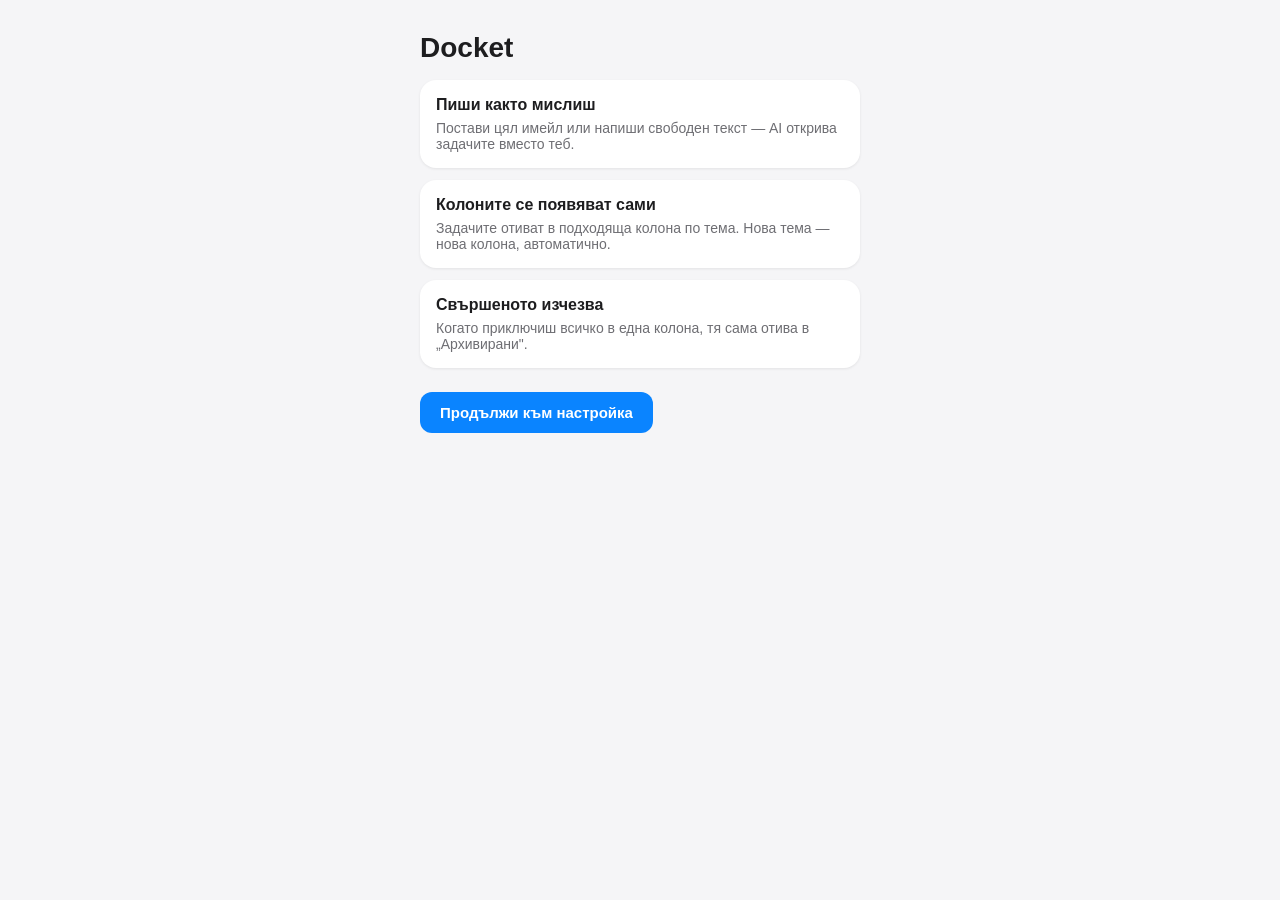
==== commit d68b65e6: "Add setup screens and Apps Script connection check" ====
--- a/index.html
+++ b/index.html
@@ -1,1112 +1,13 @@
-<!DOCTYPE html>
-<html lang="en">
+<!doctype html>
+<html lang="bg">
 <head>
-<meta charset="UTF-8">
-<meta name="viewport" content="width=device-width, initial-scale=1.0">
-<title>Docket</title>
-<link rel="icon" type="image/svg+xml" href="data:image/svg+xml,%3Csvg xmlns='http://www.w3.org/2000/svg' viewBox='0 0 64 64'%3E%3Crect width='64' height='64' rx='14' fill='%23191E27'/%3E%3Crect x='16' y='14' width='32' height='36' rx='3' fill='none' stroke='%235B8DEF' stroke-width='3'/%3E%3Cpath d='M23 28l6 6 12-13' fill='none' stroke='%23E0A63C' stroke-width='4' stroke-linecap='round' stroke-linejoin='round'/%3E%3Cline x1='22' y1='42' x2='36' y2='42' stroke='%238B93A1' stroke-width='3' stroke-linecap='round'/%3E%3C/svg%3E">
-<link rel="preconnect" href="https://fonts.googleapis.com">
-<link href="https://fonts.googleapis.com/css2?family=Fraunces:opsz,wght@9..144,400;9..144,500;9..144,600&family=IBM+Plex+Sans:wght@400;500;600&display=swap" rel="stylesheet">
-<style>
-  :root{
-    --bg: #12151B;
-    --surface: #1A1F28;
-    --surface-2: #20262F;
-    --border: #2A313D;
-    --border-strong: #3A4250;
-    --text: #EDEFF2;
-    --muted: #8B93A1;
-    --accent: #5B8DEF;
-    --accent-dim: rgba(91,141,239,.15);
-    --danger: #E2574C;
-    --danger-dim: rgba(226,87,76,.15);
-    --warn: #E0A63C;
-    --warn-dim: rgba(224,166,60,.15);
-    --good: #4FA97C;
-    --good-dim: rgba(79,169,124,.15);
-  }
-  body[data-theme="light"]{
-    --bg: #F6F4EF;
-    --surface: #FFFFFF;
-    --surface-2: #F0EDE5;
-    --border: #E1DDD1;
-    --border-strong: #CBC5B4;
-    --text: #23261F;
-    --muted: #6E6A5E;
-    --accent: #3E6FD9;
-    --accent-dim: rgba(62,111,217,.12);
-    --danger: #C1443A;
-    --danger-dim: rgba(193,68,58,.10);
-    --warn: #A97417;
-    --warn-dim: rgba(169,116,23,.12);
-    --good: #2E8259;
-    --good-dim: rgba(46,130,89,.12);
-  }
-  body[data-theme="light"] .code-block{background:#F0EDE5;color:#2A4A8F;}
-  body[data-theme="light"] .btn.primary{color:#FFFFFF;}
-  body[data-theme="light"] .check.done svg{stroke:#FFFFFF;}
-  *{box-sizing:border-box;}
-  html,body{margin:0;padding:0;height:100%;}
-  body{
-    background:var(--bg);
-    color:var(--text);
-    font-family:'IBM Plex Sans', sans-serif;
-    font-size:14px;
-    -webkit-font-smoothing:antialiased;
-  }
-  h1,h2,h3,.serif{font-family:'Fraunces', serif;}
-  button{font-family:inherit;}
-  ::selection{background:var(--accent-dim);}
-  .app{display:flex;flex-direction:column;height:100vh;overflow:hidden;}
-
-  /* Header */
-  .topbar{
-    display:flex;align-items:center;gap:16px;
-    padding:14px 22px;border-bottom:1px solid var(--border);
-    flex-shrink:0;
-  }
-  .brand{display:flex;align-items:baseline;gap:10px;}
-  .brand h1{font-size:22px;font-weight:600;margin:0;letter-spacing:.2px;}
-  .brand .tag{color:var(--muted);font-size:12.5px;}
-  .topbar .spacer{flex:1;}
-  .sync-pill{
-    display:flex;align-items:center;gap:6px;font-size:12.5px;color:var(--muted);
-    padding:6px 10px;border:1px solid var(--border);border-radius:20px;cursor:pointer;
-    background:transparent;
-  }
-  .sync-pill:hover{border-color:var(--border-strong);}
-  .dot{width:7px;height:7px;border-radius:50%;background:var(--border-strong);flex-shrink:0;}
-  .dot.on{background:var(--good);box-shadow:0 0 0 3px var(--good-dim);}
-  .dot.spin{background:var(--accent);animation:pulse 1s infinite;}
-  @keyframes pulse{0%,100%{opacity:1;}50%{opacity:.35;}}
-
-  .view-toggle{display:flex;border:1px solid var(--border);border-radius:8px;overflow:hidden;}
-  .view-toggle button{
-    background:transparent;border:none;color:var(--muted);padding:7px 13px;font-size:13px;cursor:pointer;
-  }
-  .view-toggle button.active{background:var(--surface-2);color:var(--text);}
-
-  .btn{
-    background:var(--surface-2);border:1px solid var(--border-strong);color:var(--text);
-    padding:8px 14px;border-radius:8px;font-size:13px;cursor:pointer;display:flex;align-items:center;gap:6px;
-  }
-  .btn:hover{border-color:var(--accent);}
-  .btn.primary{background:var(--accent);border-color:var(--accent);color:#0B0E13;font-weight:600;}
-  .btn.primary:hover{filter:brightness(1.08);}
-  .icon-btn{
-    background:transparent;border:1px solid var(--border);color:var(--muted);
-    width:34px;height:34px;border-radius:8px;display:flex;align-items:center;justify-content:center;cursor:pointer;
-  }
-  .icon-btn:hover{color:var(--text);border-color:var(--border-strong);}
-
-  /* Main layout */
-  .main{flex:1;display:flex;min-height:0;}
-  .chat-pane{
-    width:320px;flex-shrink:0;border-right:1px solid var(--border);
-    display:flex;flex-direction:column;background:var(--surface);
-  }
-  .chat-head{padding:14px 16px;border-bottom:1px solid var(--border);}
-  .chat-head h2{font-size:15px;margin:0 0 3px 0;font-weight:600;}
-  .chat-head p{margin:0;color:var(--muted);font-size:12.5px;line-height:1.4;}
-  .chat-log{flex:1;overflow-y:auto;padding:14px 16px;display:flex;flex-direction:column;gap:10px;}
-  .msg{max-width:100%;font-size:13.5px;line-height:1.5;padding:9px 12px;border-radius:10px;white-space:pre-wrap;}
-  .msg.user{background:var(--accent-dim);color:var(--text);align-self:flex-end;border:1px solid rgba(91,141,239,.3);}
-  .msg.ai{background:var(--surface-2);border:1px solid var(--border);align-self:flex-start;}
-  .msg.ai.error{background:var(--danger-dim);border-color:rgba(226,87,76,.3);}
-  .chat-empty{color:var(--muted);font-size:13px;padding:8px 2px;}
-  .chat-input{display:flex;gap:8px;padding:12px;border-top:1px solid var(--border);}
-  .chat-input textarea{
-    flex:1;resize:none;background:var(--surface-2);border:1px solid var(--border);color:var(--text);
-    border-radius:8px;padding:9px 10px;font-family:inherit;font-size:13.5px;height:40px;line-height:1.4;
-  }
-  .chat-input textarea:focus{outline:none;border-color:var(--accent);}
-  .chat-input button{flex-shrink:0;}
-  .chat-locked{padding:14px 16px;color:var(--muted);font-size:13px;line-height:1.5;}
-  .chat-locked a{color:var(--accent);cursor:pointer;}
-
-  .board{flex:1;overflow-y:auto;padding:20px 22px 60px;}
-  .columns{display:flex;gap:16px;align-items:flex-start;}
-  .col{flex:1;min-width:230px;}
-  .col-head{display:flex;align-items:center;gap:8px;margin-bottom:10px;padding-left:2px;}
-  .col-head .swatch{width:9px;height:9px;border-radius:2px;flex-shrink:0;}
-  .col-head h3{font-size:13.5px;margin:0;font-weight:600;}
-  .col-head .count{color:var(--muted);font-size:12px;}
-  .col-body{display:flex;flex-direction:column;gap:9px;min-height:40px;}
-  .col-empty{
-    border:1px dashed var(--border);border-radius:10px;padding:16px 10px;text-align:center;
-    color:var(--muted);font-size:12px;
-  }
-
-  .card{
-    background:var(--surface);border:1px solid var(--border);border-left:3px solid var(--border-strong);
-    border-radius:9px;padding:11px 12px;animation:rise .25s ease;
-  }
-  .card.pr-High{border-left-color:var(--danger);}
-  .card.pr-Medium{border-left-color:var(--warn);}
-  .card.pr-Low{border-left-color:var(--good);}
-  .card.done{opacity:.5;}
-  .card.done .card-title{text-decoration:line-through;}
-  @keyframes rise{from{opacity:0;transform:translateY(4px);}to{opacity:1;transform:translateY(0);}}
-  .card-top{display:flex;align-items:flex-start;gap:8px;}
-  .check{
-    width:17px;height:17px;border-radius:5px;border:1.5px solid var(--border-strong);flex-shrink:0;margin-top:2px;
-    cursor:pointer;display:flex;align-items:center;justify-content:center;
-  }
-  .check.done{background:var(--good);border-color:var(--good);}
-  .check svg{width:11px;height:11px;display:none;}
-  .check.done svg{display:block;}
-  .card-title{font-size:13.5px;font-weight:500;flex:1;line-height:1.4;}
-  .card-desc{color:var(--muted);font-size:12.5px;margin:5px 0 0 25px;line-height:1.4;}
-  .card-meta{display:flex;flex-wrap:wrap;gap:5px;margin:9px 0 0 25px;}
-  .tag{
-    font-size:11px;padding:2.5px 7px;border-radius:5px;border:1px solid var(--border);color:var(--muted);
-    display:flex;align-items:center;gap:4px;
-  }
-  .tag.cat{background:var(--surface-2);}
-  .tag.date{border-color:transparent;}
-  .tag.date.overdue{background:var(--danger-dim);color:var(--danger);}
-  .tag.date.today{background:var(--warn-dim);color:var(--warn);}
-  .tag.date.soon{background:var(--accent-dim);color:var(--accent);}
-  .tag.date.later{background:var(--surface-2);color:var(--muted);}
-  .card-actions{display:flex;gap:4px;margin-left:auto;}
-  .card-actions button{
-    background:none;border:none;color:var(--muted);cursor:pointer;width:22px;height:22px;
-    display:flex;align-items:center;justify-content:center;border-radius:5px;
-  }
-  .card-actions button:hover{color:var(--text);background:var(--surface-2);}
-  .card-actions svg{width:13px;height:13px;}
-
-  /* Modal */
-  .overlay{
-    position:fixed;inset:0;background:rgba(8,10,14,.65);display:flex;align-items:center;justify-content:center;
-    z-index:50;padding:20px;
-  }
-  .modal{
-    background:var(--surface);border:1px solid var(--border-strong);border-radius:14px;
-    width:100%;max-width:480px;max-height:88vh;overflow-y:auto;
-  }
-  .modal.wide{max-width:600px;}
-  .modal-head{display:flex;align-items:center;padding:16px 18px;border-bottom:1px solid var(--border);}
-  .modal-head h2{font-size:16px;margin:0;flex:1;font-weight:600;}
-  .modal-body{padding:18px;display:flex;flex-direction:column;gap:14px;}
-  .field label{display:block;font-size:12.5px;color:var(--muted);margin-bottom:5px;}
-  .field input, .field select, .field textarea{
-    width:100%;background:var(--surface-2);border:1px solid var(--border);color:var(--text);
-    border-radius:8px;padding:8px 10px;font-family:inherit;font-size:13.5px;
-  }
-  .field input:focus, .field select:focus, .field textarea:focus{outline:none;border-color:var(--accent);}
-  .row3{display:grid;grid-template-columns:1fr 1fr 1fr;gap:10px;}
-  .row2{display:grid;grid-template-columns:1fr 1fr;gap:10px;}
-  .modal-foot{display:flex;justify-content:flex-end;gap:8px;padding:14px 18px;border-top:1px solid var(--border);}
-  .tabs{display:flex;border-bottom:1px solid var(--border);padding:0 18px;}
-  .tab{padding:12px 4px;margin-right:20px;color:var(--muted);font-size:13.5px;cursor:pointer;border-bottom:2px solid transparent;}
-  .tab.active{color:var(--text);border-color:var(--accent);}
-  .hint{color:var(--muted);font-size:12px;line-height:1.5;}
-  .hint a{color:var(--accent);}
-  .hint code{background:var(--surface-2);border:1px solid var(--border);border-radius:4px;padding:1px 5px;font-family:'IBM Plex Mono',monospace;font-size:11px;}
-  .code-block{
-    background:#0D1015;border:1px solid var(--border);border-radius:8px;padding:12px;
-    font-family:'IBM Plex Mono',monospace;font-size:11.5px;color:#B7D0FF;white-space:pre;overflow-x:auto;
-    max-height:260px;overflow-y:auto;line-height:1.5;
-  }
-  .steps{margin:0;padding-left:18px;color:var(--muted);font-size:12.5px;line-height:1.7;}
-  .status-msg{font-size:12.5px;padding:8px 10px;border-radius:7px;}
-  .status-msg.ok{background:var(--good-dim);color:var(--good);}
-  .status-msg.err{background:var(--danger-dim);color:var(--danger);}
-
-  @media (max-width:880px){
-    .main{flex-direction:column;}
-    .chat-pane{width:100%;height:260px;border-right:none;border-bottom:1px solid var(--border);}
-    .columns{flex-direction:column;}
-    .col{width:100%;}
-    .row3{grid-template-columns:1fr 1fr;}
-  }
-</style>
+  <meta charset="utf-8" />
+  <meta name="viewport" content="width=device-width, initial-scale=1" />
+  <title>Docket</title>
+  <link rel="stylesheet" href="css/styles.css" />
 </head>
 <body>
-<div class="app" id="app"></div>
-
-<script>
-/* ---------------- State ---------------- */
-const state = {
-  settings: {
-    provider: 'gemini',
-    geminiKey:'', model:'gemini-3.6-flash', fallbackModels:'gemini-3.5-flash-lite, gemini-3.1-flash-lite',
-    groqKey:'', groqModel:'openai/gpt-oss-120b',
-    demoUrl:'/.netlify/functions/chat',
-    localUrl:'http://localhost:11434/v1/chat/completions', localModel:'llama3.1',
-    language: 'auto',
-    sheetUrl:'', categories:['Work','Personal','Health','Errands']
-  },
-  tasks: [],
-  view: 'urgency',
-  chat: [],
-  connected: false,
-  syncing: false,
-  loaded: false,
-  theme: 'dark',
-  modal: null,       // 'settings' | 'task'
-  settingsTab: 'connect',
-  editingTask: null,
-  statusMsg: null,
-  chatBusy: false
-};
-
-/* Works inside Claude artifacts (window.storage) AND on any other static host (localStorage fallback) */
-const storage = (window.storage && typeof window.storage.get === 'function') ? window.storage : {
-  async get(key){
-    const v = localStorage.getItem('docket_'+key);
-    if(v === null) throw new Error('not found');
-    return { key, value: v };
-  },
-  async set(key, value){ localStorage.setItem('docket_'+key, value); return { key, value }; },
-  async delete(key){ localStorage.removeItem('docket_'+key); return { key, deleted:true }; },
-  async list(prefix){
-    const keys = Object.keys(localStorage).filter(k => k.startsWith('docket_'+(prefix||''))).map(k => k.replace('docket_',''));
-    return { keys };
-  }
-};
-
-const uid = () => Date.now().toString(36) + Math.random().toString(36).slice(2,7);
-const todayStr = () => new Date().toISOString().slice(0,10);
-
-/* ---------------- Storage ---------------- */
-async function loadState(){
-  try{
-    const r = await storage.get('docket:settings');
-    if(r && r.value) Object.assign(state.settings, JSON.parse(r.value));
-  }catch(e){}
-  try{
-    const r = await storage.get('docket:tasks');
-    if(r && r.value) state.tasks = JSON.parse(r.value);
-  }catch(e){}
-  try{
-    const r = await storage.get('docket:theme');
-    if(r && r.value) state.theme = r.value;
-  }catch(e){}
-  document.body.setAttribute('data-theme', state.theme);
-  state.loaded = true;
-  render();
-  if(state.settings.sheetUrl) syncFromSheet();
-}
-async function persistSettings(){
-  try{ await storage.set('docket:settings', JSON.stringify(state.settings)); }catch(e){}
-}
-async function persistTasksCache(){
-  try{ await storage.set('docket:tasks', JSON.stringify(state.tasks)); }catch(e){}
-}
-
-/* ---------------- Sheet sync ---------------- */
-function normalizeRow(row){
-  return {
-    id: String(row.id || uid()),
-    title: row.title || 'Untitled',
-    description: row.description || '',
-    category: row.category || 'Other',
-    priority: row.priority || 'Medium',
-    status: row.status || 'todo',
-    startDate: row.startDate || '',
-    dueDate: row.dueDate || '',
-    deadline: row.deadline || '',
-    createdAt: row.createdAt || new Date().toISOString()
-  };
-}
-
-async function syncFromSheet(){
-  if(!state.settings.sheetUrl) return;
-  state.syncing = true; render();
-  try{
-    const res = await fetch(state.settings.sheetUrl, { method:'GET' });
-    if(!res.ok) throw new Error('bad response');
-    const data = await res.json();
-    if(Array.isArray(data)){
-      state.tasks = data.map(normalizeRow);
-      state.connected = true;
-      persistTasksCache();
-    }
-  }catch(e){
-    state.connected = false;
-  }
-  state.syncing = false; render();
-}
-
-async function sheetCall(payload){
-  if(!state.settings.sheetUrl) return;
-  try{
-    await fetch(state.settings.sheetUrl, {
-      method:'POST',
-      headers:{ 'Content-Type':'text/plain;charset=utf-8' },
-      body: JSON.stringify(payload)
-    });
-    state.connected = true;
-  }catch(e){
-    state.connected = false;
-  }
-  render();
-}
-
-/* ---------------- Task CRUD ---------------- */
-function learnCategory(cat){
-  if(!cat) return;
-  const exists = state.settings.categories.some(c => c.toLowerCase() === cat.toLowerCase());
-  if(!exists){
-    state.settings.categories.push(cat);
-    persistSettings();
-  }
-}
-
-async function addTask(partial){
-  const task = normalizeRow(Object.assign({ id: uid(), createdAt: new Date().toISOString() }, partial));
-  learnCategory(task.category);
-  state.tasks.unshift(task);
-  render();
-  persistTasksCache();
-  sheetCall({ action:'add', task });
-  return task;
-}
-async function updateTask(task){
-  learnCategory(task.category);
-  const i = state.tasks.findIndex(t => t.id === task.id);
-  if(i>-1) state.tasks[i] = task;
-  render();
-  persistTasksCache();
-  sheetCall({ action:'update', task });
-}
-async function deleteTask(id){
-  state.tasks = state.tasks.filter(t => t.id !== id);
-  render();
-  persistTasksCache();
-  sheetCall({ action:'delete', id });
-}
-function toggleDone(id){
-  const t = state.tasks.find(x => x.id === id);
-  if(!t) return;
-  t.status = t.status === 'done' ? 'todo' : 'done';
-  updateTask(t);
-}
-
-/* ---------------- Urgency / grouping ---------------- */
-function urgencyOf(task){
-  if(task.status === 'done') return 'done';
-  const critical = task.deadline || task.dueDate || task.startDate;
-  if(!critical) return 'none';
-  const today = todayStr();
-  if(critical < today) return 'overdue';
-  if(critical === today) return 'today';
-  const diff = Math.ceil((new Date(critical) - new Date(today)) / 86400000);
-  if(diff <= 3) return 'soon';
-  return 'later';
-}
-const URGENCY_COLS = [
-  {key:'overdue', label:'Overdue', color:'var(--danger)'},
-  {key:'today', label:'Today', color:'var(--warn)'},
-  {key:'soon', label:'Next 3 days', color:'var(--accent)'},
-  {key:'later', label:'Upcoming', color:'var(--muted)'},
-  {key:'none', label:'No date', color:'var(--border-strong)'},
-];
-const PRIORITY_COLS = [
-  {key:'High', label:'High priority', color:'var(--danger)'},
-  {key:'Medium', label:'Medium priority', color:'var(--warn)'},
-  {key:'Low', label:'Low priority', color:'var(--good)'},
-];
-const CATEGORY_PALETTE = ['#5B8DEF','#E0A63C','#4FA97C','#C77DFF','#4FC1E9','#E2574C','#F2A65A','#7FD8A6'];
-function categoryColor(cat){
-  const idx = state.settings.categories.indexOf(cat);
-  return CATEGORY_PALETTE[(idx < 0 ? 0 : idx) % CATEGORY_PALETTE.length];
-}
-
-function sortKey(t){
-  return t.deadline || t.dueDate || t.startDate || '9999-99-99';
-}
-
-function groupTasks(){
-  const active = state.tasks.filter(t => t.status !== 'done').sort((a,b)=> sortKey(a) < sortKey(b) ? -1 : 1);
-  const done = state.tasks.filter(t => t.status === 'done');
-  const groups = {};
-  if(state.view === 'urgency'){
-    URGENCY_COLS.forEach(c => groups[c.key] = []);
-    active.forEach(t => groups[urgencyOf(t)].push(t));
-    groups.done = done;
-    return { cols: URGENCY_COLS.concat([{key:'done', label:'Done', color:'var(--good)'}]), groups };
-  } else if(state.view === 'category'){
-    const cats = Array.from(new Set(active.map(t => t.category))).sort();
-    const cols = cats.map(c => ({ key:c, label:c, color:categoryColor(c) }));
-    cats.forEach(c => groups[c] = []);
-    active.forEach(t => groups[t.category].push(t));
-    groups.done = done;
-    return { cols: cols.concat([{key:'done', label:'Done', color:'var(--good)'}]), groups };
-  } else {
-    PRIORITY_COLS.forEach(c => groups[c.key] = []);
-    active.forEach(t => (groups[t.priority] || (groups[t.priority]=[])).push(t));
-    groups.done = done;
-    return { cols: PRIORITY_COLS.concat([{key:'done', label:'Done', color:'var(--good)'}]), groups };
-  }
-}
-
-/* ---------------- Local fallback parser (no AI) ---------------- */
-function quickParseTask(text){
-  const t = text.trim();
-  const lower = t.toLowerCase();
-  const today = new Date();
-  const fmt = (d) => d.toISOString().slice(0,10);
-  let dueDate = '';
-
-  const days = ['sunday','monday','tuesday','wednesday','thursday','friday','saturday'];
-  const inDays = lower.match(/in (\d+) days?/);
-  const nextDay = lower.match(/next (sunday|monday|tuesday|wednesday|thursday|friday|saturday)/);
-  const isoDate = lower.match(/\b(\d{4}-\d{2}-\d{2})\b/);
-
-  if(lower.includes('today')){
-    dueDate = fmt(today);
-  } else if(lower.includes('tomorrow')){
-    const d = new Date(today); d.setDate(d.getDate()+1); dueDate = fmt(d);
-  } else if(isoDate){
-    dueDate = isoDate[1];
-  } else if(inDays){
-    const d = new Date(today); d.setDate(d.getDate()+parseInt(inDays[1],10)); dueDate = fmt(d);
-  } else if(nextDay){
-    const target = days.indexOf(nextDay[1]);
-    const d = new Date(today);
-    let diff = (target - d.getDay() + 7) % 7; if(diff === 0) diff = 7;
-    d.setDate(d.getDate()+diff); dueDate = fmt(d);
-  } else {
-    const bareDay = days.find(dy => lower.includes(dy));
-    if(bareDay){
-      const target = days.indexOf(bareDay);
-      const d = new Date(today);
-      let diff = (target - d.getDay() + 7) % 7; if(diff === 0) diff = 7;
-      d.setDate(d.getDate()+diff); dueDate = fmt(d);
-    }
-  }
-
-  let priority = 'Medium';
-  if(/urgent|asap|high priority|important|critical/i.test(t)) priority = 'High';
-  else if(/low priority|whenever|no rush|someday/i.test(t)) priority = 'Low';
-
-  const category = state.settings.categories.find(c => lower.includes(c.toLowerCase())) || state.settings.categories[0] || 'Other';
-
-  return {
-    title: t.length > 90 ? t.slice(0,90) + '…' : t,
-    description: 'Added without AI assistance — please review the details.',
-    category, priority, startDate:'', dueDate, deadline:''
-  };
-}
-
-/* ---------------- Gemini ---------------- */
-function buildSystemPrompt(){
-  const cats = state.settings.categories.join(', ');
-  const openTasks = state.tasks.filter(t=>t.status!=='done').slice(0,25)
-    .map(t => `- [${t.id}] "${t.title}" priority:${t.priority} category:${t.category} start:${t.startDate||'-'} due:${t.dueDate||'-'} deadline:${t.deadline||'-'}`)
-    .join('\n') || '(none)';
-  const langLine = state.settings.language === 'bg'
-    ? 'Always write "reply", and the task\'s "title"/"description", in Bulgarian — even if the user writes in another language.'
-    : state.settings.language === 'en'
-    ? 'Always write "reply", and the task\'s "title"/"description", in English — even if the user writes in another language.'
-    : 'Write "reply", and the task\'s "title"/"description", in the same language the user\'s message is written in.';
-  return `You are the assistant inside a to-do app called Docket. Today's date is ${todayStr()} (${new Date().toLocaleDateString('en-US',{weekday:'long'})}).
-Existing categories: ${cats}. You may reuse one or invent a short new one if nothing fits (write new category names in the same language rule below).
-${langLine}
-Current open tasks:
-${openTasks}
-
-The user will send one message. Decide whether it describes a NEW TASK to capture, or is a QUESTION/comment about existing tasks, or general chat.
-
-Respond with ONLY a JSON object, no markdown fences, matching exactly this shape:
-{
-  "action": "add_task" | "none",
-  "task": {
-    "title": string,
-    "description": string,
-    "category": string,
-    "priority": "High" | "Medium" | "Low",
-    "startDate": "YYYY-MM-DD" or "",
-    "dueDate": "YYYY-MM-DD" or "",
-    "deadline": "YYYY-MM-DD" or ""
-  },
-  "reply": string
-}
-Rules: use action "add_task" only when the user is asking you to capture/add/remember a task. Resolve relative dates ("tomorrow", "next friday", "in 2 weeks") into real dates using today's date above. Infer priority from urgency language (ASAP/urgent -> High) or the presence of a deadline, default to "Medium" if unclear. If no dates are mentioned leave date fields as "". Omit the "task" key entirely (or leave it empty) when action is "none". Keep "reply" short, warm, and specific (one or two sentences), written to the user directly.`;
-}
-
-/* ---------------- AI providers ---------------- */
-function extractJson(raw){
-  try{ return JSON.parse(raw); }catch(e){}
-  const match = raw.match(/\{[\s\S]*\}/);
-  if(match){ try{ return JSON.parse(match[0]); }catch(e){} }
-  return { action:'none', reply: raw };
-}
-
-async function callGemini(model, systemPrompt, userText){
-  const url = `https://generativelanguage.googleapis.com/v1beta/models/${encodeURIComponent(model)}:generateContent?key=${encodeURIComponent(state.settings.geminiKey)}`;
-  const body = {
-    contents: [{ role:'user', parts:[{ text: systemPrompt + '\n\nUser message: ' + userText }] }],
-    generationConfig: { responseMimeType: 'application/json' }
-  };
-  const res = await fetch(url, { method:'POST', headers:{'Content-Type':'application/json'}, body: JSON.stringify(body) });
-  const data = await res.json();
-  if(data.error) throw new Error(data.error.message || 'Gemini error');
-  const raw = data.candidates?.[0]?.content?.parts?.[0]?.text || '{}';
-  return extractJson(raw);
-}
-
-async function callOpenAiCompatible(baseUrl, apiKey, model, systemPrompt, userText){
-  const headers = { 'Content-Type':'application/json' };
-  if(apiKey) headers['Authorization'] = 'Bearer ' + apiKey;
-  const body = {
-    model,
-    messages: [
-      { role:'system', content: systemPrompt },
-      { role:'user', content: userText }
-    ],
-    response_format: { type: 'json_object' }
-  };
-  let res;
-  try{
-    res = await fetch(baseUrl, { method:'POST', headers, body: JSON.stringify(body) });
-  }catch(e){
-    throw new Error('Could not reach ' + baseUrl + ' — is it running and reachable from this browser?');
-  }
-  const contentType = res.headers.get('content-type') || '';
-  if(!contentType.includes('json')){
-    throw new Error(`${baseUrl} did not return JSON (status ${res.status}) — the endpoint likely isn't deployed there yet.`);
-  }
-  const data = await res.json();
-  if(data.error) throw new Error(data.error.message || (typeof data.error === 'string' ? data.error : 'Request failed'));
-  const raw = data.choices?.[0]?.message?.content || '{}';
-  return extractJson(raw);
-}
-
-/* Returns [{label, run: () => Promise<parsed>}] — the ordered chain to try for the current provider */
-function buildProviderChain(systemPrompt, userText){
-  const s = state.settings;
-  if(s.provider === 'groq'){
-    return [{ label: s.groqModel, run: () => callOpenAiCompatible('https://api.groq.com/openai/v1/chat/completions', s.groqKey, s.groqModel, systemPrompt, userText) }];
-  }
-  if(s.provider === 'local'){
-    return [{ label: s.localModel, run: () => callOpenAiCompatible(s.localUrl, '', s.localModel, systemPrompt, userText) }];
-  }
-  if(s.provider === 'demo'){
-    return [{ label: 'demo', run: () => callOpenAiCompatible(s.demoUrl, '', 'server-side', systemPrompt, userText) }];
-  }
-  // gemini (default): primary + fallback models
-  const models = [s.model].concat((s.fallbackModels || '').split(',').map(x=>x.trim()).filter(Boolean));
-  return models.map(model => ({ label: model, run: () => callGemini(model, systemPrompt, userText) }));
-}
-
-async function sendChat(text){
-  if(!text.trim()) return;
-  const s = state.settings;
-  const providerReady = s.provider === 'gemini' ? !!s.geminiKey : s.provider === 'groq' ? !!s.groqKey : s.provider === 'demo' ? !!s.demoUrl : !!s.localUrl;
-  if(!providerReady){
-    state.chat.push({role:'user', text});
-    state.chat.push({role:'ai', error:true, text:'Set up your AI provider in Settings first, then I can help.'});
-    render();
-    return;
-  }
-  state.chat.push({role:'user', text});
-  state.chatBusy = true;
-  render();
-
-  const sleep = (ms) => new Promise(r => setTimeout(r, ms));
-  const isOverload = (msg) => /overload|high demand|unavailable|503|429/i.test(msg || '');
-  const systemPrompt = buildSystemPrompt();
-  const chain = buildProviderChain(systemPrompt, text);
-
-  let lastErr = null, succeeded = false;
-  for(let i = 0; i < chain.length && !succeeded; i++){
-    for(let attempt = 0; attempt < 2; attempt++){
-      try{
-        if(attempt > 0 || i > 0){
-          state.chat.push({role:'ai', text: `Busy — trying ${chain[i].label}…`, transient:true});
-          render();
-          await sleep(600 * (attempt+1));
-        }
-        const parsed = await chain[i].run();
-        state.chat = state.chat.filter(m => !m.transient);
-        if(parsed.action === 'add_task' && parsed.task && parsed.task.title){
-          await addTask(parsed.task);
-        }
-        state.chat.push({role:'ai', text: parsed.reply || 'Done.'});
-        succeeded = true;
-        lastErr = null;
-        break;
-      }catch(e){
-        lastErr = e;
-        if(!isOverload(e.message)) break;
-      }
-    }
-  }
-  state.chat = state.chat.filter(m => !m.transient);
-
-  if(!succeeded){
-    if(lastErr && isOverload(lastErr.message)){
-      const task = quickParseTask(text);
-      await addTask(task);
-      state.chat.push({role:'ai', text: `Every model I tried is busy, so I added "${task.title}" with a quick local parse instead — worth double-checking its details.`});
-    } else if(lastErr){
-      state.chat.push({role:'ai', error:true, text: 'Could not reach the AI (' + lastErr.message + '). Check your provider settings.'});
-    }
-  }
-  state.chatBusy = false;
-  render();
-}
-
-/* ---------------- Rendering ---------------- */
-const el = document.getElementById('app');
-
-function icon(name){
-  const icons = {
-    settings:'<svg viewBox="0 0 24 24" fill="none" stroke="currentColor" stroke-width="1.8"><path d="M12 15a3 3 0 100-6 3 3 0 000 6z"/><path d="M19.4 15a1.65 1.65 0 00.33 1.82l.06.06a2 2 0 11-2.83 2.83l-.06-.06a1.65 1.65 0 00-1.82-.33 1.65 1.65 0 00-1 1.51V21a2 2 0 11-4 0v-.09A1.65 1.65 0 009 19.4a1.65 1.65 0 00-1.82.33l-.06.06a2 2 0 11-2.83-2.83l.06-.06A1.65 1.65 0 005 15a1.65 1.65 0 00-1.51-1H3.4a2 2 0 010-4h.09A1.65 1.65 0 005 9a1.65 1.65 0 00-.33-1.82l-.06-.06A2 2 0 117.44 4.3l.06.06A1.65 1.65 0 009.3 4.7 1.65 1.65 0 0011 3.4V3.4a2 2 0 014 0v.09a1.65 1.65 0 001 1.51 1.65 1.65 0 001.82-.33l.06-.06a2 2 0 112.83 2.83l-.06.06A1.65 1.65 0 0019.3 9c.13.44.4.83.76 1.09.28.2.6.32.94.36H21a2 2 0 010 4h-.09a1.65 1.65 0 00-1.51 1z"/></svg>',
-    sync:'<svg viewBox="0 0 24 24" fill="none" stroke="currentColor" stroke-width="1.8"><path d="M21 12a9 9 0 11-3-6.7"/><path d="M21 3v6h-6"/></svg>',
-    check:'<svg viewBox="0 0 24 24" fill="none" stroke="#0B0E13" stroke-width="3"><path d="M4 12l5 5L20 6"/></svg>',
-    edit:'<svg viewBox="0 0 24 24" fill="none" stroke="currentColor" stroke-width="1.8"><path d="M12 20h9"/><path d="M16.5 3.5a2.1 2.1 0 013 3L7 19l-4 1 1-4z"/></svg>',
-    trash:'<svg viewBox="0 0 24 24" fill="none" stroke="currentColor" stroke-width="1.8"><path d="M3 6h18"/><path d="M8 6V4h8v2"/><path d="M6 6l1 14h10l1-14"/></svg>',
-    send:'<svg viewBox="0 0 24 24" fill="none" stroke="currentColor" stroke-width="1.8"><path d="M22 2L11 13"/><path d="M22 2l-7 20-4-9-9-4z"/></svg>',
-    plus:'<svg viewBox="0 0 24 24" fill="none" stroke="currentColor" stroke-width="2"><path d="M12 5v14M5 12h14"/></svg>',
-    sun:'<svg viewBox="0 0 24 24" fill="none" stroke="currentColor" stroke-width="1.8"><circle cx="12" cy="12" r="4.5"/><path d="M12 2.5v2.5M12 19v2.5M4.6 4.6l1.8 1.8M17.6 17.6l1.8 1.8M2.5 12H5M19 12h2.5M4.6 19.4l1.8-1.8M17.6 6.4l1.8-1.8"/></svg>',
-    moon:'<svg viewBox="0 0 24 24" fill="none" stroke="currentColor" stroke-width="1.8"><path d="M20 14.5A8.5 8.5 0 019.5 4 8.5 8.5 0 1020 14.5z"/></svg>'
-  };
-  return icons[name] || '';
-}
-
-function esc(s){
-  return String(s==null?'':s).replace(/[&<>"']/g, c => ({'&':'&amp;','<':'&lt;','>':'&gt;','"':'&quot;',"'":'&#39;'}[c]));
-}
-
-function dateTag(label, val, cls){
-  if(!val) return '';
-  return `<span class="tag date ${cls}">${label} ${esc(val)}</span>`;
-}
-
-function renderCard(t){
-  const urg = urgencyOf(t);
-  const urgCls = urg==='overdue'?'overdue':urg==='today'?'today':urg==='soon'?'soon':'later';
-  const done = t.status === 'done';
-  return `
-  <div class="card pr-${esc(t.priority)} ${done?'done':''}" data-id="${t.id}">
-    <div class="card-top">
-      <div class="check ${done?'done':''}" data-action="toggle" data-id="${t.id}">${icon('check')}</div>
-      <div class="card-title">${esc(t.title)}</div>
-      <div class="card-actions">
-        <button data-action="edit" data-id="${t.id}" title="Edit">${icon('edit')}</button>
-        <button data-action="delete" data-id="${t.id}" title="Delete">${icon('trash')}</button>
-      </div>
-    </div>
-    ${t.description ? `<div class="card-desc">${esc(t.description)}</div>` : ''}
-    <div class="card-meta">
-      <span class="tag cat">${esc(t.category)}</span>
-      ${dateTag('Start', t.startDate, 'later')}
-      ${dateTag('Due', t.dueDate, urgCls)}
-      ${dateTag('Deadline', t.deadline, urgCls)}
-    </div>
-  </div>`;
-}
-
-function renderBoard(){
-  const { cols, groups } = groupTasks();
-  return `<div class="columns">
-    ${cols.map(c => `
-      <div class="col">
-        <div class="col-head">
-          <span class="swatch" style="background:${c.color}"></span>
-          <h3>${c.label}</h3>
-          <span class="count">${groups[c.key].length}</span>
-        </div>
-        <div class="col-body">
-          ${groups[c.key].length ? groups[c.key].map(renderCard).join('') : `<div class="col-empty">Nothing here</div>`}
-        </div>
-      </div>`).join('')}
-  </div>`;
-}
-
-function renderChat(){
-  if(state.chat.length === 0){
-    return `<div class="chat-empty">Tell me a task in plain language — "email Sara the invoice by Friday, high priority" — and I'll add and file it for you. You can also ask me things like "what's due today?"</div>`;
-  }
-  return state.chat.map(m => `<div class="msg ${m.role} ${m.error?'error':''}">${esc(m.text)}</div>`).join('');
-}
-
-function renderSettingsModal(){
-  const s = state.settings;
-  const tab = state.settingsTab;
-  const appsScript = `function doGet(e) {
-  var sheet = getSheet_();
-  var data = sheet.getDataRange().getValues();
-  var headers = data[0];
-  var rows = data.slice(1).map(function(row){
-    var obj = {};
-    headers.forEach(function(h,i){ obj[h] = row[i]; });
-    return obj;
-  });
-  return ContentService.createTextOutput(JSON.stringify(rows))
-    .setMimeType(ContentService.MimeType.JSON);
-}
-
-function doPost(e) {
-  var body = JSON.parse(e.postData.contents);
-  var sheet = getSheet_();
-  var headers = sheet.getDataRange().getValues()[0];
-
-  if (body.action === 'add') {
-    var row = headers.map(function(h){ return body.task[h] !== undefined ? body.task[h] : ''; });
-    sheet.appendRow(row);
-  } else if (body.action === 'update') {
-    var data = sheet.getDataRange().getValues();
-    for (var i = 1; i < data.length; i++) {
-      if (String(data[i][0]) === String(body.task.id)) {
-        var row = headers.map(function(h){ return body.task[h] !== undefined ? body.task[h] : ''; });
-        sheet.getRange(i+1, 1, 1, row.length).setValues([row]);
-        break;
-      }
-    }
-  } else if (body.action === 'delete') {
-    var data = sheet.getDataRange().getValues();
-    for (var i = 1; i < data.length; i++) {
-      if (String(data[i][0]) === String(body.id)) {
-        sheet.deleteRow(i+1);
-        break;
-      }
-    }
-  }
-  return ContentService.createTextOutput(JSON.stringify({success:true}))
-    .setMimeType(ContentService.MimeType.JSON);
-}
-
-function getSheet_() {
-  var ss = SpreadsheetApp.getActiveSpreadsheet();
-  var sheet = ss.getSheetByName('Tasks');
-  if (!sheet) {
-    sheet = ss.insertSheet('Tasks');
-    sheet.appendRow(['id','title','description','category','priority','status','startDate','dueDate','deadline','createdAt']);
-  }
-  return sheet;
-}`;
-
-  return `
-  <div class="overlay" id="overlay-settings">
-    <div class="modal wide">
-      <div class="modal-head"><h2>Settings</h2><button class="icon-btn" data-action="close-modal">&times;</button></div>
-      <div class="tabs">
-        <div class="tab ${tab==='connect'?'active':''}" data-action="settings-tab" data-tab="connect">Connect</div>
-        <div class="tab ${tab==='sheet'?'active':''}" data-action="settings-tab" data-tab="sheet">Sheet setup</div>
-      </div>
-      <div class="modal-body">
-        ${tab === 'connect' ? `
-          <div class="field">
-            <label>AI provider</label>
-            <select id="in-provider">
-              <option value="gemini" ${s.provider==='gemini'?'selected':''}>Gemini (Google, cloud)</option>
-              <option value="groq" ${s.provider==='groq'?'selected':''}>Groq (free, cloud, fast)</option>
-              <option value="demo" ${s.provider==='demo'?'selected':''}>Demo (shared, no key needed — for guests)</option>
-              <option value="local" ${s.provider==='local'?'selected':''}>Local model (Ollama / LM Studio, on this device)</option>
-            </select>
-          </div>
-          ${s.provider === 'gemini' ? `
-          <div class="field">
-            <label>Gemini API key</label>
-            <input type="password" id="in-gemini-key" value="${esc(s.geminiKey)}" placeholder="Paste your Gemini API key">
-            <div class="hint">Get one free at <a href="https://aistudio.google.com/apikey" target="_blank">aistudio.google.com/apikey</a>. Stored only on this device.</div>
-          </div>
-          <div class="field">
-            <label>Gemini model</label>
-            <input type="text" id="in-gemini-model" value="${esc(s.model)}" placeholder="gemini-3.6-flash">
-          </div>
-          <div class="field">
-            <label>Fallback models (used if the main one is overloaded)</label>
-            <input type="text" id="in-fallback-models" value="${esc(s.fallbackModels || '')}" placeholder="gemini-3.5-flash-lite, gemini-3.1-flash-lite">
-          </div>
-          ` : ''}
-          ${s.provider === 'groq' ? `
-          <div class="field">
-            <label>Groq API key</label>
-            <input type="password" id="in-groq-key" value="${esc(s.groqKey)}" placeholder="Paste your Groq API key">
-            <div class="hint">Free, no card required — get one at <a href="https://console.groq.com/keys" target="_blank">console.groq.com/keys</a>. Groq runs open models on custom chips, so it's fast and rarely queues.</div>
-          </div>
-          <div class="field">
-            <label>Groq model</label>
-            <input type="text" id="in-groq-model" value="${esc(s.groqModel)}" placeholder="openai/gpt-oss-120b">
-            <div class="hint">Other options: llama-3.3-70b-versatile, llama-3.1-8b-instant.</div>
-          </div>
-          ` : ''}
-          ${s.provider === 'demo' ? `
-          <div class="field">
-            <label>Demo function URL</label>
-            <input type="text" id="in-demo-url" value="${esc(s.demoUrl)}" placeholder="/.netlify/functions/chat">
-          </div>
-          <div class="hint">
-            This calls a small server-side proxy you deploy alongside this page — it holds your real API key and never exposes it to whoever opens this link. Good for sending a demo link to someone without them needing any key at all. See the included setup guide for the one-time deploy steps. Leave the Google Sheet URL below empty for demo builds — visitors' tasks then stay only in their own browser, never touching your real sheet.
-          </div>
-          ` : ''}
-          ${s.provider === 'local' ? `
-          <div class="field">
-            <label>Local server URL</label>
-            <input type="text" id="in-local-url" value="${esc(s.localUrl)}" placeholder="http://localhost:11434/v1/chat/completions">
-          </div>
-          <div class="field">
-            <label>Local model name</label>
-            <input type="text" id="in-local-model" value="${esc(s.localModel)}" placeholder="llama3.1">
-          </div>
-          <div class="hint">
-            Runs entirely on your machine, no API key, no rate limits, works offline. Install <a href="https://ollama.com" target="_blank">Ollama</a>, run <code>ollama pull llama3.1</code>, then start it with CORS open so this browser page can reach it:<br><br>
-            macOS/Linux: <code>OLLAMA_ORIGINS=* ollama serve</code><br>
-            Windows (PowerShell): <code>$env:OLLAMA_ORIGINS="*"; ollama serve</code><br><br>
-            Smaller machines: try a lighter model like <code>llama3.2</code> or <code>phi3.5</code>. This only works while Ollama is running on the device you're using this app from — if this app is open on your phone, point the URL at your computer's LAN IP instead of localhost.
-          </div>
-          ` : ''}
-          <div class="field">
-            <label>Task &amp; reply language</label>
-            <select id="in-language">
-              <option value="auto" ${s.language==='auto'?'selected':''}>Auto — match whatever language I type in</option>
-              <option value="bg" ${s.language==='bg'?'selected':''}>Always Bulgarian</option>
-              <option value="en" ${s.language==='en'?'selected':''}>Always English</option>
-            </select>
-            <div class="hint">Controls the language of the AI's chat replies and the task titles/descriptions it writes.</div>
-          </div>
-          <div class="field">
-            <label>Google Apps Script Web App URL</label>
-            <input type="text" id="in-sheet-url" value="${esc(s.sheetUrl)}" placeholder="https://script.google.com/macros/s/.../exec">
-            <div class="hint">See the "Sheet setup" tab for the one-time setup script.</div>
-          </div>
-          <div class="field">
-            <label>Categories (starter list — grows automatically as you use new ones)</label>
-            <input type="text" id="in-categories" value="${esc(s.categories.join(', '))}">
-          </div>
-          ${state.statusMsg ? `<div class="status-msg ${state.statusMsg.ok?'ok':'err'}">${esc(state.statusMsg.text)}</div>` : ''}
-        ` : `
-          <div class="hint">
-            Docket stores tasks in a Google Sheet through a small Apps Script "web app" you deploy yourself &mdash; no server needed, and your data stays in your own Google account.
-          </div>
-          <ol class="steps">
-            <li>Create a new Google Sheet (any name).</li>
-            <li>Open <b>Extensions &rarr; Apps Script</b>, delete the placeholder code, and paste the script below.</li>
-            <li>Click <b>Deploy &rarr; New deployment</b>, choose type <b>Web app</b>.</li>
-            <li>Set "Execute as" to <b>Me</b> and "Who has access" to <b>Anyone</b>, then Deploy and authorize it.</li>
-            <li>Copy the Web App URL it gives you and paste it into the Connect tab.</li>
-          </ol>
-          <div class="code-block" id="apps-script-code">${esc(appsScript)}</div>
-          <button class="btn" data-action="copy-script">Copy script</button>
-        `}
-      </div>
-      <div class="modal-foot">
-        ${tab === 'connect' ? `
-          <button class="btn" data-action="test-connection">Test connection</button>
-          <button class="btn primary" data-action="save-settings">Save</button>
-        ` : `<button class="btn primary" data-action="close-modal">Done</button>`}
-      </div>
-    </div>
-  </div>`;
-}
-
-function renderTaskModal(){
-  const t = state.editingTask || { id:'', title:'', description:'', category: state.settings.categories[0] || 'Other', priority:'Medium', status:'todo', startDate:'', dueDate:'', deadline:'' };
-  const catOptions = state.settings.categories.map(c => `<option value="${esc(c)}">`).join('');
-  return `
-  <div class="overlay" id="overlay-task">
-    <div class="modal">
-      <div class="modal-head"><h2>${t.id ? 'Edit entry' : 'New entry'}</h2><button class="icon-btn" data-action="close-modal">&times;</button></div>
-      <div class="modal-body">
-        <div class="field"><label>Title</label><input type="text" id="tf-title" value="${esc(t.title)}" placeholder="What needs doing?"></div>
-        <div class="field"><label>Notes</label><textarea id="tf-desc" rows="2" placeholder="Optional detail">${esc(t.description)}</textarea></div>
-        <div class="row2">
-          <div class="field"><label>Category</label>
-            <input type="text" id="tf-category" list="tf-category-list" value="${esc(t.category)}" placeholder="e.g. Work">
-            <datalist id="tf-category-list">${catOptions}</datalist>
-          </div>
-          <div class="field"><label>Priority</label>
-            <select id="tf-priority">
-              <option value="High" ${t.priority==='High'?'selected':''}>High</option>
-              <option value="Medium" ${t.priority==='Medium'?'selected':''}>Medium</option>
-              <option value="Low" ${t.priority==='Low'?'selected':''}>Low</option>
-            </select>
-          </div>
-        </div>
-        <div class="row3">
-          <div class="field"><label>Start date</label><input type="date" id="tf-start" value="${esc(t.startDate)}"></div>
-          <div class="field"><label>Due date</label><input type="date" id="tf-due" value="${esc(t.dueDate)}"></div>
-          <div class="field"><label>Deadline</label><input type="date" id="tf-deadline" value="${esc(t.deadline)}"></div>
-        </div>
-      </div>
-      <div class="modal-foot">
-        ${t.id ? `<button class="btn" data-action="delete-task" data-id="${t.id}" style="margin-right:auto;color:var(--danger);">Delete</button>` : ''}
-        <button class="btn" data-action="close-modal">Cancel</button>
-        <button class="btn primary" data-action="save-task" data-id="${t.id}">${t.id ? 'Save changes' : 'Add entry'}</button>
-      </div>
-    </div>
-  </div>`;
-}
-
-function render(){
-  if(!state.loaded){
-    el.innerHTML = `<div style="display:flex;align-items:center;justify-content:center;height:100vh;color:var(--muted);">Loading Docket&hellip;</div>`;
-    return;
-  }
-  el.innerHTML = `
-    <div class="topbar">
-      <div class="brand"><h1>Docket</h1><span class="tag">a running log of what's next</span></div>
-      <div class="spacer"></div>
-      <div class="view-toggle">
-        <button data-action="view" data-view="urgency" class="${state.view==='urgency'?'active':''}">By date</button>
-        <button data-action="view" data-view="priority" class="${state.view==='priority'?'active':''}">By priority</button>
-        <button data-action="view" data-view="category" class="${state.view==='category'?'active':''}">By category</button>
-      </div>
-      <button class="sync-pill" data-action="sync">
-        <span class="dot ${state.syncing?'spin':(state.connected?'on':'')}"></span>
-        ${state.syncing ? 'Syncing…' : (state.settings.sheetUrl ? (state.connected ? 'Synced' : 'Not connected') : 'Local only')}
-      </button>
-      <button class="btn primary" data-action="new-task">${icon('plus')} Add task</button>
-      <button class="icon-btn" data-action="toggle-theme" title="Toggle theme">${icon(state.theme==='light'?'moon':'sun')}</button>
-      <button class="icon-btn" data-action="open-settings" title="Settings">${icon('settings')}</button>
-    </div>
-    <div class="main">
-      <div class="chat-pane">
-        <div class="chat-head"><h2>Assistant</h2><p>Describe a task in your own words — I'll structure and file it.</p></div>
-        <div class="chat-log" id="chat-log">${renderChat()}</div>
-        <div class="chat-input">
-          <textarea id="chat-text" placeholder="e.g. Call the dentist next Tuesday" ${state.chatBusy?'disabled':''}></textarea>
-          <button class="icon-btn" data-action="send-chat" ${state.chatBusy?'disabled':''}>${icon('send')}</button>
-        </div>
-      </div>
-      <div class="board">${renderBoard()}</div>
-    </div>
-    ${state.modal === 'settings' ? renderSettingsModal() : ''}
-    ${state.modal === 'task' ? renderTaskModal() : ''}
-  `;
-  attachHandlers();
-  const log = document.getElementById('chat-log');
-  if(log) log.scrollTop = log.scrollHeight;
-}
-
-/* ---------------- Event handling ---------------- */
-function attachHandlers(){
-  el.querySelectorAll('[data-action]').forEach(node => {
-    const action = node.getAttribute('data-action');
-    node.onclick = async (ev) => {
-      switch(action){
-        case 'view':
-          state.view = node.getAttribute('data-view'); render(); break;
-        case 'sync':
-          syncFromSheet(); break;
-        case 'toggle-theme': {
-          state.theme = state.theme === 'light' ? 'dark' : 'light';
-          document.body.setAttribute('data-theme', state.theme);
-          try{ await storage.set('docket:theme', state.theme); }catch(e){}
-          render();
-          break;
-        }
-        case 'new-task':
-          state.editingTask = null; state.modal = 'task'; render(); break;
-        case 'edit': {
-          const t = state.tasks.find(x => x.id === node.getAttribute('data-id'));
-          state.editingTask = t; state.modal = 'task'; render(); break;
-        }
-        case 'toggle':
-          toggleDone(node.getAttribute('data-id')); break;
-        case 'delete':
-          deleteTask(node.getAttribute('data-id')); break;
-        case 'delete-task':
-          deleteTask(node.getAttribute('data-id')); state.modal = null; render(); break;
-        case 'open-settings':
-          state.modal = 'settings'; state.statusMsg = null; render(); break;
-        case 'close-modal':
-          state.modal = null; state.statusMsg = null; render(); break;
-        case 'settings-tab':
-          state.settingsTab = node.getAttribute('data-tab'); render(); break;
-        case 'copy-script': {
-          const codeEl = document.getElementById('apps-script-code');
-          const text = codeEl ? codeEl.textContent : '';
-          try{
-            await navigator.clipboard.writeText(text);
-            node.textContent = 'Copied!';
-            setTimeout(()=>{ node.textContent = 'Copy script'; }, 1500);
-          }catch(e){
-            node.textContent = 'Select the box above and copy manually';
-          }
-          break;
-        }
-        case 'save-settings': {
-          const gi = (id) => document.getElementById(id);
-          state.settings.provider = gi('in-provider') ? gi('in-provider').value : state.settings.provider;
-          if(gi('in-gemini-key')) state.settings.geminiKey = gi('in-gemini-key').value.trim();
-          if(gi('in-gemini-model')) state.settings.model = gi('in-gemini-model').value.trim() || 'gemini-3.6-flash';
-          if(gi('in-fallback-models')) state.settings.fallbackModels = gi('in-fallback-models').value.trim();
-          if(gi('in-groq-key')) state.settings.groqKey = gi('in-groq-key').value.trim();
-          if(gi('in-groq-model')) state.settings.groqModel = gi('in-groq-model').value.trim() || 'openai/gpt-oss-120b';
-          if(gi('in-local-url')) state.settings.localUrl = gi('in-local-url').value.trim();
-          if(gi('in-local-model')) state.settings.localModel = gi('in-local-model').value.trim() || 'llama3.1';
-          if(gi('in-demo-url')) state.settings.demoUrl = gi('in-demo-url').value.trim() || '/.netlify/functions/chat';
-          if(gi('in-language')) state.settings.language = gi('in-language').value;
-          state.settings.sheetUrl = gi('in-sheet-url').value.trim();
-          state.settings.categories = gi('in-categories').value.split(',').map(s=>s.trim()).filter(Boolean);
-          await persistSettings();
-          state.modal = null;
-          render();
-          if(state.settings.sheetUrl) syncFromSheet();
-          break;
-        }
-        case 'test-connection': {
-          const url = document.getElementById('in-sheet-url').value.trim();
-          if(!url){ state.statusMsg = {ok:false, text:'Paste a Web App URL first.'}; render(); break; }
-          state.statusMsg = {ok:true, text:'Testing…'}; render();
-          try{
-            const res = await fetch(url);
-            const data = await res.json();
-            state.statusMsg = { ok:true, text:'Connected — found ' + (Array.isArray(data)?data.length:0) + ' row(s) in the sheet.' };
-          }catch(e){
-            state.statusMsg = { ok:false, text:'Could not reach that URL. Check the deployment is set to "Anyone" access.' };
-          }
-          render();
-          break;
-        }
-        case 'save-task': {
-          const id = node.getAttribute('data-id');
-          const payload = {
-            title: document.getElementById('tf-title').value.trim() || 'Untitled',
-            description: document.getElementById('tf-desc').value.trim(),
-            category: document.getElementById('tf-category').value,
-            priority: document.getElementById('tf-priority').value,
-            startDate: document.getElementById('tf-start').value,
-            dueDate: document.getElementById('tf-due').value,
-            deadline: document.getElementById('tf-deadline').value,
-            status: (state.editingTask && state.editingTask.status) || 'todo'
-          };
-          if(id){
-            await updateTask(Object.assign({}, state.editingTask, payload, {id}));
-          } else {
-            await addTask(payload);
-          }
-          state.modal = null; render();
-          break;
-        }
-        case 'send-chat': {
-          const box = document.getElementById('chat-text');
-          const text = box.value;
-          box.value = '';
-          await sendChat(text);
-          break;
-        }
-      }
-    };
-  });
-  const chatText = document.getElementById('chat-text');
-  if(chatText){
-    chatText.onkeydown = (e) => {
-      if(e.key === 'Enter' && !e.shiftKey){
-        e.preventDefault();
-        const text = chatText.value;
-        chatText.value = '';
-        sendChat(text);
-      }
-    };
-  }
-  const overlay1 = document.getElementById('overlay-settings');
-  if(overlay1) overlay1.addEventListener('click', (e) => { if(e.target === overlay1){ state.modal = null; render(); } });
-  const providerSel = document.getElementById('in-provider');
-  if(providerSel) providerSel.onchange = () => { state.settings.provider = providerSel.value; render(); };
-  const overlay2 = document.getElementById('overlay-task');
-  if(overlay2) overlay2.addEventListener('click', (e) => { if(e.target === overlay2){ state.modal = null; render(); } });
-}
-
-loadState();
-</script>
+  <div id="app"></div>
+  <script type="module" src="js/app.js"></script>
 </body>
 </html>
--- a/css/styles.css
+++ b/css/styles.css
@@ -0,0 +1,111 @@
+:root {
+  color-scheme: light;
+  --bg: #f5f5f7;
+  --surface: #ffffff;
+  --text: #1d1d1f;
+  --text-muted: #6e6e73;
+  --accent: #0a84ff;
+  --danger: #ff3b30;
+  --border: #e5e5ea;
+}
+
+* {
+  box-sizing: border-box;
+}
+
+body {
+  margin: 0;
+  background: var(--bg);
+  color: var(--text);
+  font-family: -apple-system, BlinkMacSystemFont, "SF Pro Text", "Segoe UI", Roboto, sans-serif;
+}
+
+.screen {
+  max-width: 480px;
+  margin: 0 auto;
+  padding: 32px 20px;
+}
+
+h1 {
+  font-size: 28px;
+  font-weight: 700;
+  margin: 0 0 16px;
+}
+
+.card-row {
+  display: flex;
+  flex-direction: column;
+  gap: 12px;
+  margin-bottom: 24px;
+}
+
+.card {
+  background: var(--surface);
+  border-radius: 16px;
+  padding: 16px;
+  box-shadow: 0 1px 3px rgba(0, 0, 0, 0.08);
+}
+
+.card h3 {
+  margin: 0 0 6px;
+  font-size: 16px;
+}
+
+.card p {
+  margin: 0;
+  color: var(--text-muted);
+  font-size: 14px;
+}
+
+label {
+  display: block;
+  font-size: 13px;
+  color: var(--text-muted);
+  margin-bottom: 14px;
+}
+
+input {
+  display: block;
+  width: 100%;
+  margin-top: 6px;
+  padding: 10px 12px;
+  border: 1px solid var(--border);
+  border-radius: 10px;
+  font-size: 15px;
+  background: var(--surface);
+  color: var(--text);
+}
+
+button.primary {
+  background: var(--accent);
+  color: #fff;
+  border: none;
+  border-radius: 12px;
+  padding: 12px 20px;
+  font-size: 15px;
+  font-weight: 600;
+  cursor: pointer;
+}
+
+button.primary:active {
+  opacity: 0.85;
+}
+
+.hint {
+  font-size: 13px;
+  color: var(--text-muted);
+}
+
+.status {
+  margin-top: 12px;
+  font-size: 14px;
+  min-height: 20px;
+}
+
+.status.error {
+  color: var(--danger);
+}
+
+.status.success {
+  color: #30a46c;
+}
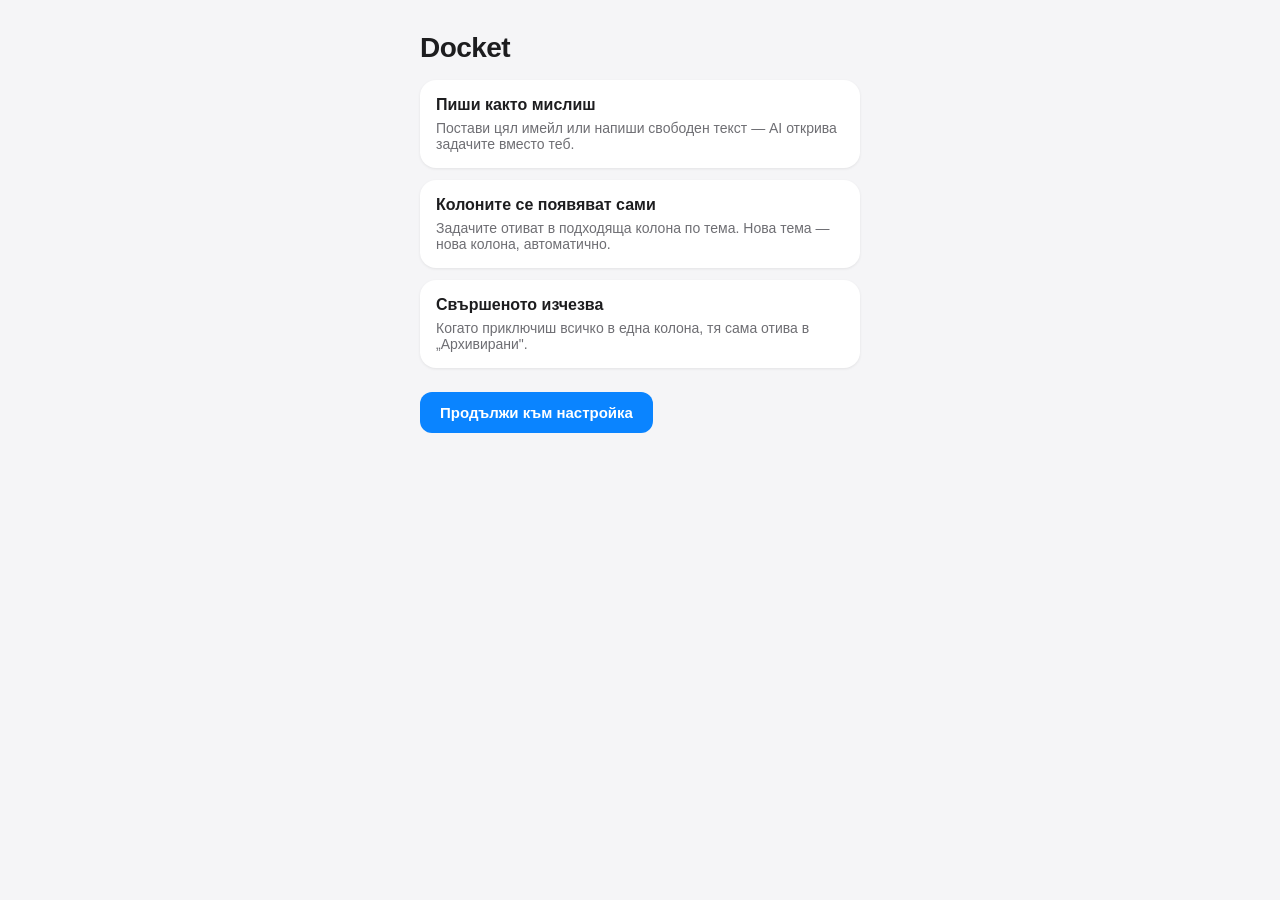
==== commit a496e4e1: "Address design punch list: bigger touch targets, swipe-to-delete, category-colored cards, priority b" ====
--- a/index.html
+++ b/index.html
@@ -4,6 +4,10 @@
   <meta charset="utf-8" />
   <meta name="viewport" content="width=device-width, initial-scale=1" />
   <title>Docket</title>
+  <link rel="manifest" href="manifest.webmanifest" />
+  <meta name="theme-color" content="#0a84ff" />
+  <link rel="apple-touch-icon" href="icons/apple-touch-icon.png" />
+  <link rel="icon" href="icons/icon-192.png" />
   <link rel="stylesheet" href="css/styles.css" />
 </head>
 <body>
--- a/css/styles.css
+++ b/css/styles.css
@@ -2,6 +2,7 @@
   color-scheme: light;
   --bg: #f5f5f7;
   --surface: #ffffff;
+  --surface-translucent: rgba(255, 255, 255, 0.78);
   --text: #1d1d1f;
   --text-muted: #6e6e73;
   --accent: #0a84ff;
@@ -9,8 +10,36 @@
   --border: #e5e5ea;
 }
 
+@media (prefers-color-scheme: dark) {
+  :root:not([data-theme='light']) {
+    color-scheme: dark;
+    --bg: #000000;
+    --surface: #1c1c1e;
+    --surface-translucent: rgba(28, 28, 30, 0.78);
+    --text: #f5f5f7;
+    --text-muted: #98989d;
+    --danger: #ff453a;
+    --border: #38383a;
+  }
+}
+
+:root[data-theme='dark'] {
+  color-scheme: dark;
+  --bg: #000000;
+  --surface: #1c1c1e;
+  --surface-translucent: rgba(28, 28, 30, 0.78);
+  --text: #f5f5f7;
+  --text-muted: #98989d;
+  --danger: #ff453a;
+  --border: #38383a;
+}
+
 * {
   box-sizing: border-box;
+}
+
+[hidden] {
+  display: none !important;
 }
 
 body {
@@ -29,6 +58,7 @@
 h1 {
   font-size: 28px;
   font-weight: 700;
+  letter-spacing: -0.02em;
   margin: 0 0 16px;
 }
 
@@ -76,6 +106,14 @@
   color: var(--text);
 }
 
+input:focus,
+select:focus,
+textarea:focus {
+  outline: none;
+  border-color: var(--accent);
+  box-shadow: 0 0 0 3px rgba(10, 132, 255, 0.15);
+}
+
 button.primary {
   background: var(--accent);
   color: #fff;
@@ -109,3 +147,1466 @@
 .status.success {
   color: #30a46c;
 }
+
+/* Board */
+
+.board-screen {
+  padding: 24px 20px 100px;
+}
+
+.board-header {
+  display: flex;
+  align-items: center;
+  justify-content: space-between;
+  margin-bottom: 20px;
+}
+
+.board-header h1 {
+  margin-bottom: 0;
+}
+
+.archive-link {
+  background: none;
+  border: none;
+  color: var(--accent);
+  font-size: 14px;
+  cursor: pointer;
+  padding: 0;
+}
+
+.icon-button {
+  background: none;
+  border: none;
+  color: var(--text-muted);
+  cursor: pointer;
+  width: 32px;
+  height: 32px;
+  padding: 0;
+  display: flex;
+  align-items: center;
+  justify-content: center;
+  border-radius: 8px;
+  transition: color 0.2s ease;
+}
+
+.icon-button svg {
+  width: 20px;
+  height: 20px;
+  display: block;
+}
+
+.icon-button:hover {
+  color: var(--accent);
+}
+
+.board-columns {
+  display: flex;
+  flex-wrap: wrap;
+  gap: 16px;
+}
+
+.column {
+  background: var(--surface);
+  border-radius: 16px;
+  padding: 14px;
+  width: 280px;
+  box-shadow: 0 1px 3px rgba(0, 0, 0, 0.06);
+  border: 2px solid transparent;
+  transition: border-color 0.15s ease, background 0.15s ease;
+}
+
+.column.drag-over {
+  border-color: var(--accent);
+  background: var(--accent-soft, rgba(10, 132, 255, 0.08));
+}
+
+.dragging-source {
+  opacity: 0.35;
+}
+
+.task-card-ghost {
+  position: fixed;
+  z-index: 40;
+  pointer-events: none;
+  transform: rotate(-2deg) scale(1.03);
+  box-shadow: 0 12px 30px rgba(0, 0, 0, 0.25);
+  opacity: 0.95;
+}
+
+.column-header {
+  display: flex;
+  align-items: center;
+  justify-content: space-between;
+  margin-bottom: 10px;
+}
+
+.column-title {
+  display: flex;
+  align-items: center;
+  gap: 8px;
+  min-width: 0;
+}
+
+.column h2 {
+  font-size: 16px;
+  font-weight: 700;
+  letter-spacing: -0.01em;
+  margin: 0;
+  min-width: 0;
+  overflow: hidden;
+  text-overflow: ellipsis;
+  white-space: nowrap;
+}
+
+.column-count {
+  flex: 0 0 auto;
+  background: var(--bg);
+  color: var(--text-muted);
+  border-radius: 999px;
+  min-width: 20px;
+  height: 20px;
+  padding: 0 6px;
+  display: flex;
+  align-items: center;
+  justify-content: center;
+  font-size: 12px;
+  font-weight: 600;
+}
+
+.column-add {
+  flex: 0 0 auto;
+  width: 34px;
+  height: 34px;
+  border-radius: 50%;
+  border: none;
+  background: var(--bg);
+  color: var(--text-muted);
+  font-size: 21px;
+  line-height: 1;
+  cursor: pointer;
+  display: flex;
+  align-items: center;
+  justify-content: center;
+  transition: background 0.15s ease, color 0.15s ease;
+}
+
+.column-add:hover {
+  background: var(--accent);
+  color: #fff;
+}
+
+@media (max-width: 640px) {
+  .column {
+    width: 100%;
+  }
+}
+
+.cards {
+  display: flex;
+  flex-direction: column;
+  gap: 8px;
+}
+
+.task-card {
+  position: relative;
+  padding: 0;
+  box-shadow: none;
+  border: 1px solid var(--border);
+  overflow: hidden;
+  transition: transform 0.35s cubic-bezier(0.4, 0, 0.2, 1), opacity 0.25s ease;
+}
+
+.task-card.done {
+  opacity: 0.55;
+}
+
+.task-swipe-action {
+  position: absolute;
+  inset: 0;
+  left: auto;
+  width: 72px;
+  background: var(--danger);
+  color: #fff;
+  display: flex;
+  align-items: center;
+  justify-content: center;
+}
+
+.task-card-inner {
+  position: relative;
+  padding: 10px 12px;
+  cursor: pointer;
+  background: hsl(var(--cat-hue, 210), 45%, 97%);
+  border-left: 3px solid hsl(var(--cat-hue, 210), 55%, 62%);
+  touch-action: pan-y;
+}
+
+@media (prefers-color-scheme: dark) {
+  :root:not([data-theme='light']) .task-card-inner {
+    background: hsl(var(--cat-hue, 210), 20%, 16%);
+  }
+}
+
+:root[data-theme='dark'] .task-card-inner {
+  background: hsl(var(--cat-hue, 210), 20%, 16%);
+}
+
+.task-card.done .task-title {
+  text-decoration: line-through;
+  color: var(--text-muted);
+  transition: color 0.2s ease;
+}
+
+.task-row {
+  display: flex;
+  align-items: flex-start;
+  gap: 10px;
+}
+
+.task-check {
+  flex: 0 0 auto;
+  width: 28px;
+  height: 28px;
+  margin: -4px 0;
+  padding: 0;
+  border-radius: 50%;
+  border: 2px solid var(--border);
+  background: var(--surface);
+  cursor: pointer;
+  display: flex;
+  align-items: center;
+  justify-content: center;
+  transition: background 0.2s ease, border-color 0.2s ease, opacity 0.2s ease;
+}
+
+.task-check::after {
+  content: '✓';
+  font-size: 15px;
+  line-height: 1;
+  color: var(--accent);
+  opacity: 0;
+  transform: scale(0.5);
+  transition: opacity 0.2s ease, transform 0.2s ease;
+}
+
+.task-card.done .task-check {
+  border-color: var(--accent);
+}
+
+.task-card.done .task-check::after {
+  opacity: 1;
+  transform: scale(1);
+}
+
+/* Отметката се вижда постоянно, но бледо на незавършени задачи; пълна видимост
+   само при hover на устройства с мишка — на тъч устройства няма hover, затова
+   остава леко видима без да е нужен допир. */
+@media (hover: hover) and (pointer: fine) {
+  .task-check {
+    opacity: 0;
+  }
+  .task-card:hover .task-check,
+  .task-card.done .task-check {
+    opacity: 1;
+  }
+}
+
+@media (hover: none) {
+  .task-check {
+    opacity: 0.4;
+  }
+  .task-card.done .task-check {
+    opacity: 1;
+  }
+}
+
+.task-main {
+  flex: 1;
+  min-width: 0;
+}
+
+.task-title {
+  font-size: 14px;
+  margin-bottom: 4px;
+}
+
+.task-card.done .task-meta {
+  display: none;
+}
+
+.task-meta {
+  display: flex;
+  align-items: center;
+  gap: 8px;
+  font-size: 12px;
+  color: var(--text-muted);
+}
+
+.task-expand {
+  max-height: 0;
+  opacity: 0;
+  overflow: hidden;
+  transition: max-height 0.3s ease, opacity 0.25s ease;
+}
+
+.task-card.expanded .task-expand {
+  max-height: 360px;
+  opacity: 1;
+}
+
+.task-expand-inner {
+  margin-top: 10px;
+  padding-top: 10px;
+  border-top: 1px solid var(--border);
+}
+
+.task-expand-details {
+  font-size: 13.5px;
+  line-height: 1.55;
+  color: var(--text);
+  margin: 0 0 10px;
+  white-space: pre-line;
+}
+
+.task-expand-meta {
+  font-size: 12px;
+  color: var(--text-muted);
+  margin: 0 0 10px;
+}
+
+.task-edit-btn {
+  background: none;
+  border: 1px solid var(--border);
+  border-radius: 50%;
+  width: 32px;
+  height: 32px;
+  padding: 0;
+  display: flex;
+  align-items: center;
+  justify-content: center;
+  color: var(--text-muted);
+  cursor: pointer;
+  transition: color 0.15s ease, border-color 0.15s ease;
+}
+
+.task-edit-btn:hover {
+  color: var(--accent);
+  border-color: var(--accent);
+}
+
+.done-divider {
+  border: none;
+  border-top: 1px solid var(--border);
+  margin: 2px 0 6px;
+}
+
+.due-overdue {
+  color: var(--danger);
+}
+
+.due-soon {
+  color: #ff9500;
+}
+
+.priority {
+  font-size: 10px;
+}
+
+.priority-high {
+  color: var(--danger);
+}
+
+.priority-medium {
+  color: #ff9500;
+}
+
+.priority-low {
+  color: var(--text-muted);
+}
+
+.empty-hint {
+  color: var(--text-muted);
+  font-size: 14px;
+}
+
+.fab {
+  position: fixed;
+  bottom: 24px;
+  right: 24px;
+  width: 56px;
+  height: 56px;
+  border-radius: 50%;
+  border: none;
+  background: rgba(10, 132, 255, 0.88);
+  backdrop-filter: blur(12px) saturate(180%);
+  -webkit-backdrop-filter: blur(12px) saturate(180%);
+  color: #fff;
+  font-size: 34px;
+  line-height: 1;
+  display: flex;
+  align-items: center;
+  justify-content: center;
+  padding: 0;
+  box-shadow: 0 4px 12px rgba(0, 0, 0, 0.2);
+  cursor: pointer;
+  transition: transform 0.25s cubic-bezier(0.4, 0, 0.2, 1);
+  z-index: 5;
+}
+
+.fab.open {
+  transform: rotate(45deg);
+}
+
+/* Chat */
+
+.chat-overlay {
+  position: fixed;
+  right: 24px;
+  bottom: 96px;
+  width: min(360px, calc(100vw - 48px));
+  height: min(520px, calc(100vh - 140px));
+  border-radius: 20px;
+  box-shadow: 0 12px 40px rgba(0, 0, 0, 0.25);
+  overflow: hidden;
+  z-index: 25;
+  animation: chat-pop-in 0.22s cubic-bezier(0.4, 0, 0.2, 1);
+}
+
+@keyframes chat-pop-in {
+  from {
+    opacity: 0;
+    transform: translateY(12px) scale(0.96);
+  }
+  to {
+    opacity: 1;
+    transform: translateY(0) scale(1);
+  }
+}
+
+@media (prefers-reduced-motion: reduce) {
+  .chat-overlay {
+    animation: none;
+  }
+}
+
+.chat-panel {
+  background: var(--surface-translucent);
+  backdrop-filter: blur(24px) saturate(180%);
+  -webkit-backdrop-filter: blur(24px) saturate(180%);
+  width: 100%;
+  height: 100%;
+  border-radius: 20px;
+  display: flex;
+  flex-direction: column;
+  overflow: hidden;
+}
+
+.chat-header {
+  display: flex;
+  align-items: center;
+  padding: 14px 16px;
+  border-bottom: 1px solid var(--border);
+  font-weight: 600;
+}
+
+.chat-messages {
+  flex: 1;
+  overflow-y: auto;
+  padding: 16px;
+  display: flex;
+  flex-direction: column;
+  gap: 10px;
+}
+
+.chat-msg {
+  max-width: 85%;
+  padding: 10px 12px;
+  border-radius: 14px;
+  font-size: 14px;
+}
+
+.chat-msg-user {
+  align-self: flex-end;
+  background: var(--accent);
+  color: #fff;
+}
+
+.chat-msg-ai,
+.chat-msg-ai-loading,
+.chat-msg-ai-error {
+  align-self: flex-start;
+  background: var(--bg);
+  color: var(--text);
+}
+
+.chat-msg-ai-error {
+  color: var(--danger);
+}
+
+.proposal-list {
+  margin: 8px 0;
+  padding-left: 18px;
+}
+
+.proposal-due {
+  color: var(--text-muted);
+  font-size: 12px;
+}
+
+.chat-input-row {
+  display: flex;
+  gap: 8px;
+  padding: 12px 16px;
+  border-top: 1px solid var(--border);
+}
+
+.chat-input {
+  flex: 1;
+  resize: none;
+  height: 44px;
+  padding: 10px 12px;
+  border: 1px solid var(--border);
+  border-radius: 10px;
+  font-family: inherit;
+  font-size: 14px;
+  background: var(--surface);
+  color: var(--text);
+  outline: none;
+  transition: border-color 0.15s ease, box-shadow 0.15s ease;
+}
+
+.chat-input:focus {
+  border-color: var(--accent);
+  box-shadow: 0 0 0 3px rgba(10, 132, 255, 0.15);
+}
+
+.chat-send {
+  flex: 0 0 auto;
+  width: 44px;
+  height: 44px;
+  border-radius: 50%;
+  border: none;
+  background: var(--accent);
+  color: #fff;
+  display: flex;
+  align-items: center;
+  justify-content: center;
+  cursor: pointer;
+  transition: transform 0.15s ease, opacity 0.15s ease;
+}
+
+.chat-send:active {
+  transform: scale(0.94);
+}
+
+.chat-send:disabled {
+  opacity: 0.5;
+  cursor: default;
+}
+
+.chat-attach-btn {
+  flex: 0 0 auto;
+  align-self: flex-end;
+}
+
+.chat-file-input {
+  display: none;
+}
+
+.chat-attachment {
+  margin: 0 16px 10px;
+  padding: 8px 12px;
+  border-radius: 10px;
+  background: var(--bg);
+  color: var(--text-muted);
+  font-size: 12px;
+  display: flex;
+  align-items: center;
+  justify-content: space-between;
+  gap: 8px;
+}
+
+.chat-attachment-error {
+  color: var(--danger);
+}
+
+.chat-attachment-ready .chat-attachment-name {
+  color: var(--text);
+}
+
+.chat-attachment-remove {
+  background: none;
+  border: none;
+  color: var(--text-muted);
+  font-size: 16px;
+  line-height: 1;
+  cursor: pointer;
+  flex: 0 0 auto;
+}
+
+.chat-msg-attachment {
+  margin-top: 4px;
+  font-size: 12px;
+  opacity: 0.85;
+}
+
+/* Task panel + manual form */
+
+.task-overlay {
+  position: fixed;
+  inset: 0;
+  background: rgba(0, 0, 0, 0.3);
+  display: flex;
+  align-items: center;
+  justify-content: center;
+  padding: 20px;
+  box-sizing: border-box;
+  z-index: 25;
+  animation: overlay-pop-in 0.2s cubic-bezier(0.4, 0, 0.2, 1);
+}
+
+@keyframes overlay-pop-in {
+  from {
+    opacity: 0;
+    transform: scale(0.96);
+  }
+  to {
+    opacity: 1;
+    transform: scale(1);
+  }
+}
+
+@media (prefers-reduced-motion: reduce) {
+  .task-overlay {
+    animation: none;
+  }
+}
+
+.task-panel {
+  background: var(--surface-translucent);
+  backdrop-filter: blur(24px) saturate(180%);
+  -webkit-backdrop-filter: blur(24px) saturate(180%);
+  width: 100%;
+  max-width: 480px;
+  max-height: 85vh;
+  border-radius: 20px;
+  display: flex;
+  flex-direction: column;
+  overflow: hidden;
+}
+
+.task-panel-header {
+  display: flex;
+  justify-content: space-between;
+  align-items: center;
+  padding: 14px 16px;
+  border-bottom: 1px solid var(--border);
+  font-weight: 600;
+}
+
+.task-close {
+  background: none;
+  border: none;
+  font-size: 20px;
+  cursor: pointer;
+  color: var(--text-muted);
+}
+
+.task-panel-body {
+  padding: 16px;
+  overflow-y: auto;
+  flex: 1;
+  min-height: 0;
+  display: flex;
+  flex-direction: column;
+}
+
+.task-panel-body label {
+  margin-bottom: 14px;
+}
+
+.f-new-category {
+  margin-bottom: 14px;
+}
+
+.task-panel-body input,
+.task-panel-body select,
+.task-panel-body textarea {
+  display: block;
+  width: 100%;
+  margin-top: 6px;
+  padding: 10px 12px;
+  border: 1px solid var(--border);
+  border-radius: 10px;
+  font-size: 15px;
+  font-family: inherit;
+  background: var(--surface);
+  color: var(--text);
+}
+
+.task-panel-body textarea {
+  resize: vertical;
+  min-height: 60px;
+}
+
+.quick-chips {
+  display: flex;
+  gap: 8px;
+  margin-top: 8px;
+}
+
+.chip {
+  background: var(--bg);
+  border: 1px solid var(--border);
+  color: var(--text);
+  border-radius: 999px;
+  padding: 6px 12px;
+  font-size: 12px;
+  cursor: pointer;
+  transition: background 0.15s ease, border-color 0.15s ease, color 0.15s ease;
+}
+
+.chip.active {
+  background: var(--accent);
+  border-color: var(--accent);
+  color: #fff;
+}
+
+.task-excerpt {
+  font-size: 13px;
+  color: var(--text-muted);
+  background: var(--bg);
+  border-radius: 10px;
+  padding: 10px 12px;
+  margin-bottom: 14px;
+}
+
+.task-done-row {
+  display: flex;
+  align-items: center;
+  gap: 8px;
+  font-size: 14px;
+  color: var(--text);
+}
+
+.task-done-row input {
+  width: auto;
+  margin: 0;
+}
+
+.task-panel-footer {
+  padding: 12px 16px;
+  border-top: 1px solid var(--border);
+  display: flex;
+  align-items: center;
+  justify-content: space-between;
+  gap: 10px;
+}
+
+.color-palette {
+  display: flex;
+  flex-wrap: wrap;
+  gap: 10px;
+  margin: 6px 0 14px;
+}
+
+.color-swatch {
+  width: 32px;
+  height: 32px;
+  border-radius: 50%;
+  border: 2px solid transparent;
+  background: hsl(var(--cat-hue, 210), 65%, 55%);
+  cursor: pointer;
+  padding: 0;
+}
+
+.color-swatch.active {
+  border-color: var(--text);
+  box-shadow: 0 0 0 2px var(--surface);
+}
+
+.color-swatch-auto {
+  width: auto;
+  height: 32px;
+  border-radius: 999px;
+  padding: 0 12px;
+  background: var(--bg);
+  border: 1px solid var(--border);
+  font-size: 12px;
+  font-weight: 600;
+  color: var(--text-muted);
+}
+
+.color-swatch-auto.active {
+  border-color: var(--accent);
+  color: var(--accent);
+  box-shadow: none;
+}
+
+.priority-buttons {
+  display: flex;
+  gap: 8px;
+  margin: 6px 0 14px;
+}
+
+.priority-btn {
+  flex: 1;
+  padding: 10px 8px;
+  border: 1px solid var(--border);
+  border-radius: 10px;
+  background: var(--surface);
+  color: var(--text-muted);
+  font-size: 13px;
+  font-weight: 600;
+  cursor: pointer;
+  transition: background 0.15s ease, border-color 0.15s ease, color 0.15s ease;
+}
+
+.priority-btn-high.active {
+  background: var(--danger);
+  border-color: var(--danger);
+  color: #fff;
+}
+
+.priority-btn-medium.active {
+  background: #ff9500;
+  border-color: #ff9500;
+  color: #fff;
+}
+
+.priority-btn-low.active {
+  background: var(--text-muted);
+  border-color: var(--text-muted);
+  color: #fff;
+}
+
+button.danger {
+  background: none;
+  border: 1px solid var(--danger);
+  color: var(--danger);
+  border-radius: 10px;
+  padding: 10px 16px;
+  font-size: 14px;
+  cursor: pointer;
+}
+
+/* Undo toast */
+
+.undo-toast {
+  position: fixed;
+  left: 50%;
+  bottom: 24px;
+  transform: translateX(-50%);
+  background: #2c2c2e;
+  color: #fff;
+  padding: 12px 16px;
+  border-radius: 12px;
+  display: flex;
+  align-items: center;
+  gap: 16px;
+  font-size: 14px;
+  box-shadow: 0 4px 16px rgba(0, 0, 0, 0.25);
+  z-index: 26;
+}
+
+.undo-btn {
+  background: none;
+  border: none;
+  color: var(--accent);
+  font-weight: 600;
+  font-size: 14px;
+  cursor: pointer;
+}
+
+/* Offline + sync */
+
+.offline-banner {
+  background: #ff9500;
+  color: #fff;
+  text-align: center;
+  font-size: 13px;
+  padding: 6px 12px;
+}
+
+button.secondary {
+  background: none;
+  border: 1px solid var(--border);
+  color: var(--text);
+  border-radius: 10px;
+  padding: 10px 16px;
+  font-size: 14px;
+  cursor: pointer;
+}
+
+.conflict-table {
+  background: var(--bg);
+  border-radius: 10px;
+  overflow: hidden;
+  margin-top: 4px;
+}
+
+.conflict-row {
+  display: grid;
+  grid-template-columns: 82px 1fr 1fr;
+  gap: 8px;
+  padding: 8px 10px;
+  font-size: 13px;
+  border-bottom: 1px solid var(--border);
+}
+
+.conflict-row:last-child {
+  border-bottom: none;
+}
+
+.conflict-row-header {
+  font-size: 11px;
+  text-transform: uppercase;
+  letter-spacing: 0.03em;
+  color: var(--text-muted);
+}
+
+.conflict-row-label {
+  color: var(--text-muted);
+  font-size: 12px;
+}
+
+.conflict-row-value {
+  overflow-wrap: break-word;
+}
+
+.conflict-row-diff .conflict-row-value {
+  color: var(--accent);
+  font-weight: 600;
+}
+
+.conflict-footer {
+  display: flex;
+  gap: 10px;
+}
+
+.conflict-footer button {
+  flex: 1;
+}
+
+/* Settings menu */
+
+.header-actions {
+  display: flex;
+  align-items: center;
+  gap: 4px;
+}
+
+.theme-options {
+  display: flex;
+  gap: 8px;
+}
+
+.theme-option {
+  flex: 1;
+  padding: 10px 8px;
+  border-radius: 10px;
+  border: 1px solid var(--border);
+  background: var(--surface);
+  color: var(--text);
+  font-size: 13px;
+  cursor: pointer;
+  transition: background 0.2s ease, border-color 0.2s ease, color 0.2s ease;
+}
+
+.theme-option.active {
+  background: var(--accent);
+  border-color: var(--accent);
+  color: #fff;
+}
+
+.settings-section-spacer {
+  margin-top: 22px;
+}
+
+.font-scale-row {
+  display: flex;
+  align-items: center;
+  gap: 14px;
+}
+
+.font-scale-row button {
+  width: 40px;
+  height: 40px;
+  border-radius: 10px;
+  border: 1px solid var(--border);
+  background: var(--surface);
+  color: var(--text);
+  font-size: 14px;
+  font-weight: 700;
+  cursor: pointer;
+}
+
+.font-scale-row button:hover {
+  border-color: var(--accent);
+  color: var(--accent);
+}
+
+.font-scale-value {
+  font-size: 14px;
+  color: var(--text-muted);
+  min-width: 44px;
+  text-align: center;
+}
+
+.toggle-row {
+  display: flex;
+  align-items: center;
+  justify-content: space-between;
+  gap: 16px;
+}
+
+.toggle-row > span:first-child {
+  font-size: 14px;
+  color: var(--text);
+  display: block;
+}
+
+.toggle-row .hint {
+  display: block;
+  margin-top: 2px;
+}
+
+.switch {
+  position: relative;
+  flex: 0 0 auto;
+  width: 44px;
+  height: 26px;
+}
+
+.switch input {
+  position: absolute;
+  opacity: 0;
+  width: 100%;
+  height: 100%;
+  margin: 0;
+  cursor: pointer;
+  z-index: 1;
+}
+
+.switch-track {
+  position: absolute;
+  inset: 0;
+  background: var(--border);
+  border-radius: 999px;
+  transition: background 0.2s ease;
+}
+
+.switch-track::after {
+  content: '';
+  position: absolute;
+  top: 2px;
+  left: 2px;
+  width: 22px;
+  height: 22px;
+  border-radius: 50%;
+  background: #fff;
+  box-shadow: 0 1px 3px rgba(0, 0, 0, 0.3);
+  transition: transform 0.2s ease;
+}
+
+.switch input:checked + .switch-track {
+  background: var(--accent);
+}
+
+.switch input:checked + .switch-track::after {
+  transform: translateX(18px);
+}
+
+/* Уважаваме system настройката за намалено движение: кратки cross-fade-ове
+   вместо плъзгане/пружини/завъртане. */
+@media (prefers-reduced-motion: reduce) {
+  *,
+  *::before,
+  *::after {
+    animation-duration: 0.01ms !important;
+    animation-iteration-count: 1 !important;
+    transition-duration: 0.01ms !important;
+    scroll-behavior: auto !important;
+  }
+}
+
+/* App shell + sidebar */
+
+.app-shell {
+  display: flex;
+  min-height: 100vh;
+}
+
+.main-area {
+  flex: 1;
+  min-width: 0;
+  display: flex;
+  flex-direction: column;
+}
+
+.top-bar {
+  display: flex;
+  align-items: center;
+  gap: 12px;
+  padding: 20px 20px 0;
+}
+
+.top-bar-title {
+  flex: 1;
+  min-width: 0;
+  overflow: hidden;
+  text-overflow: ellipsis;
+  white-space: nowrap;
+  font-size: 28px;
+  font-weight: 700;
+  letter-spacing: -0.02em;
+  margin: 0;
+}
+
+.top-bar .header-actions {
+  flex: 0 0 auto;
+}
+
+.menu-toggle {
+  display: flex;
+  flex: 0 0 auto;
+}
+
+.board-area {
+  flex: 1;
+  min-width: 0;
+}
+
+.sidebar-container {
+  flex: 0 0 auto;
+}
+
+.sidebar-container.desktop-collapsed {
+  display: none;
+}
+
+.sidebar-overlay-backdrop {
+  display: none;
+}
+
+.sidebar {
+  width: 240px;
+  height: 100vh;
+  position: sticky;
+  top: 0;
+  background: var(--surface);
+  border-right: 1px solid var(--border);
+  padding: 20px 14px;
+  box-sizing: border-box;
+  overflow-y: auto;
+}
+
+.sidebar-top {
+  display: none;
+}
+
+.sidebar-section {
+  margin-bottom: 26px;
+}
+
+.sidebar-section-header {
+  display: flex;
+  align-items: center;
+  justify-content: space-between;
+  font-size: 11px;
+  text-transform: uppercase;
+  letter-spacing: 0.04em;
+  color: var(--text-muted);
+  margin-bottom: 8px;
+  padding: 0 10px;
+}
+
+.sidebar-category-add {
+  background: var(--bg);
+  border: 1px dashed var(--border);
+  color: var(--text-muted);
+  font-size: 13px;
+  text-align: center;
+  margin-top: 4px;
+}
+
+.sidebar-category-add:hover {
+  border-color: var(--accent);
+  color: var(--accent);
+  background: var(--bg);
+}
+
+.sidebar-item {
+  display: block;
+  width: 100%;
+  text-align: left;
+  background: none;
+  border: none;
+  padding: 9px 10px;
+  border-radius: 8px;
+  font-size: 14px;
+  color: var(--text);
+  cursor: pointer;
+  margin-bottom: 2px;
+  transition: background 0.15s ease, color 0.15s ease;
+}
+
+.sidebar-item:hover {
+  background: var(--bg);
+}
+
+.sidebar-category-row {
+  display: flex;
+  align-items: center;
+  gap: 4px;
+  margin-bottom: 2px;
+}
+
+.sidebar-category-item {
+  display: flex;
+  align-items: center;
+  justify-content: space-between;
+  gap: 8px;
+  flex: 1;
+  min-width: 0;
+  width: auto;
+  margin-bottom: 0;
+  background: hsl(var(--cat-hue, 210), 70%, 93%);
+  border-left: 3px solid hsl(var(--cat-hue, 210), 55%, 62%);
+  border-radius: 6px;
+}
+
+.sidebar-category-edit {
+  flex: 0 0 auto;
+  width: 28px;
+  height: 28px;
+  border-radius: 50%;
+  border: none;
+  background: none;
+  color: var(--text-muted);
+  cursor: pointer;
+  display: flex;
+  align-items: center;
+  justify-content: center;
+  opacity: 0;
+  transition: opacity 0.15s ease, color 0.15s ease, background 0.15s ease;
+}
+
+.sidebar-category-row:hover .sidebar-category-edit,
+.sidebar-category-edit:focus-visible {
+  opacity: 1;
+}
+
+.sidebar-category-edit:hover {
+  background: var(--bg);
+  color: var(--accent);
+}
+
+@media (hover: none) {
+  .sidebar-category-edit {
+    opacity: 0.6;
+  }
+}
+
+@media (prefers-color-scheme: dark) {
+  :root:not([data-theme='light']) .sidebar-category-item {
+    background: hsl(var(--cat-hue, 210), 32%, 20%);
+  }
+}
+
+:root[data-theme='dark'] .sidebar-category-item {
+  background: hsl(var(--cat-hue, 210), 32%, 20%);
+}
+
+.sidebar-category-name {
+  flex: 1;
+  min-width: 0;
+  overflow: hidden;
+  text-overflow: ellipsis;
+  white-space: nowrap;
+}
+
+.sidebar-category-count {
+  flex: 0 0 auto;
+  background: rgba(0, 0, 0, 0.12);
+  border-radius: 999px;
+  min-width: 18px;
+  height: 18px;
+  padding: 0 5px;
+  display: flex;
+  align-items: center;
+  justify-content: center;
+  font-size: 11px;
+  font-weight: 600;
+}
+
+.sidebar-item.active {
+  background: var(--accent);
+  border-left-color: transparent;
+  color: #fff;
+}
+
+.sidebar-item.active .sidebar-category-count {
+  background: rgba(255, 255, 255, 0.25);
+}
+
+.sidebar-empty-hint {
+  padding: 0 10px;
+  margin: 0;
+}
+
+.task-category-tag {
+  background: var(--bg);
+  border-radius: 6px;
+  padding: 1px 6px;
+  font-size: 11px;
+}
+
+.date-view-list {
+  display: flex;
+  flex-direction: column;
+  gap: 8px;
+  max-width: 480px;
+}
+
+.all-view-controls {
+  display: flex;
+  justify-content: flex-end;
+  max-width: 480px;
+  margin-bottom: 12px;
+}
+
+.all-sort-label {
+  display: flex;
+  align-items: center;
+  gap: 6px;
+  font-size: 13px;
+  color: var(--text-muted);
+}
+
+.all-sort {
+  border: 1px solid var(--border);
+  border-radius: 8px;
+  padding: 4px 8px;
+  font-size: 13px;
+  background: var(--surface);
+  color: var(--text);
+}
+
+.all-view-group {
+  max-width: 480px;
+  margin-bottom: 20px;
+}
+
+.all-view-group .cards {
+  display: flex;
+  flex-direction: column;
+  gap: 8px;
+}
+
+.all-view-group-header {
+  display: inline-block;
+  font-size: 13px;
+  font-weight: 600;
+  padding: 3px 10px;
+  border-radius: 999px;
+  margin-bottom: 8px;
+  background: hsl(var(--cat-hue, 210), 70%, 93%);
+  color: hsl(var(--cat-hue, 210), 55%, 30%);
+}
+
+@media (prefers-color-scheme: dark) {
+  :root:not([data-theme='light']) .all-view-group-header {
+    background: hsl(var(--cat-hue, 210), 32%, 20%);
+    color: hsl(var(--cat-hue, 210), 60%, 82%);
+  }
+}
+
+:root[data-theme='dark'] .all-view-group-header {
+  background: hsl(var(--cat-hue, 210), 32%, 20%);
+  color: hsl(var(--cat-hue, 210), 60%, 82%);
+}
+
+@media (max-width: 900px) {
+  .menu-toggle {
+    display: flex;
+  }
+
+  .sidebar-container {
+    display: none;
+  }
+
+  .sidebar-container.mobile-open {
+    display: block;
+    position: fixed;
+    inset: 0;
+    z-index: 15;
+  }
+
+  .sidebar-container.mobile-open .sidebar-overlay-backdrop {
+    display: block;
+    position: fixed;
+    inset: 0;
+    background: rgba(0, 0, 0, 0.3);
+    animation: overlay-fade-in 0.2s ease;
+  }
+
+  .sidebar-container.mobile-open .sidebar {
+    animation: sidebar-slide-in 0.25s cubic-bezier(0.4, 0, 0.2, 1);
+  }
+
+  @keyframes sidebar-slide-in {
+    from {
+      transform: translateX(-100%);
+    }
+    to {
+      transform: translateX(0);
+    }
+  }
+
+  @keyframes overlay-fade-in {
+    from {
+      opacity: 0;
+    }
+    to {
+      opacity: 1;
+    }
+  }
+
+  @media (prefers-reduced-motion: reduce) {
+    .sidebar-container.mobile-open .sidebar-overlay-backdrop,
+    .sidebar-container.mobile-open .sidebar {
+      animation: none;
+    }
+  }
+
+  .sidebar {
+    position: relative;
+    width: 80%;
+    max-width: 300px;
+    height: 100vh;
+    box-shadow: 4px 0 24px rgba(0, 0, 0, 0.18);
+  }
+
+  .sidebar-top {
+    display: flex;
+    align-items: center;
+    justify-content: space-between;
+    margin-bottom: 18px;
+  }
+
+  .sidebar-title {
+    font-weight: 700;
+    font-size: 18px;
+    letter-spacing: -0.02em;
+  }
+
+  .sidebar-close {
+    font-size: 28px;
+    line-height: 1;
+  }
+
+  .top-bar-title {
+    font-size: 22px;
+  }
+}
